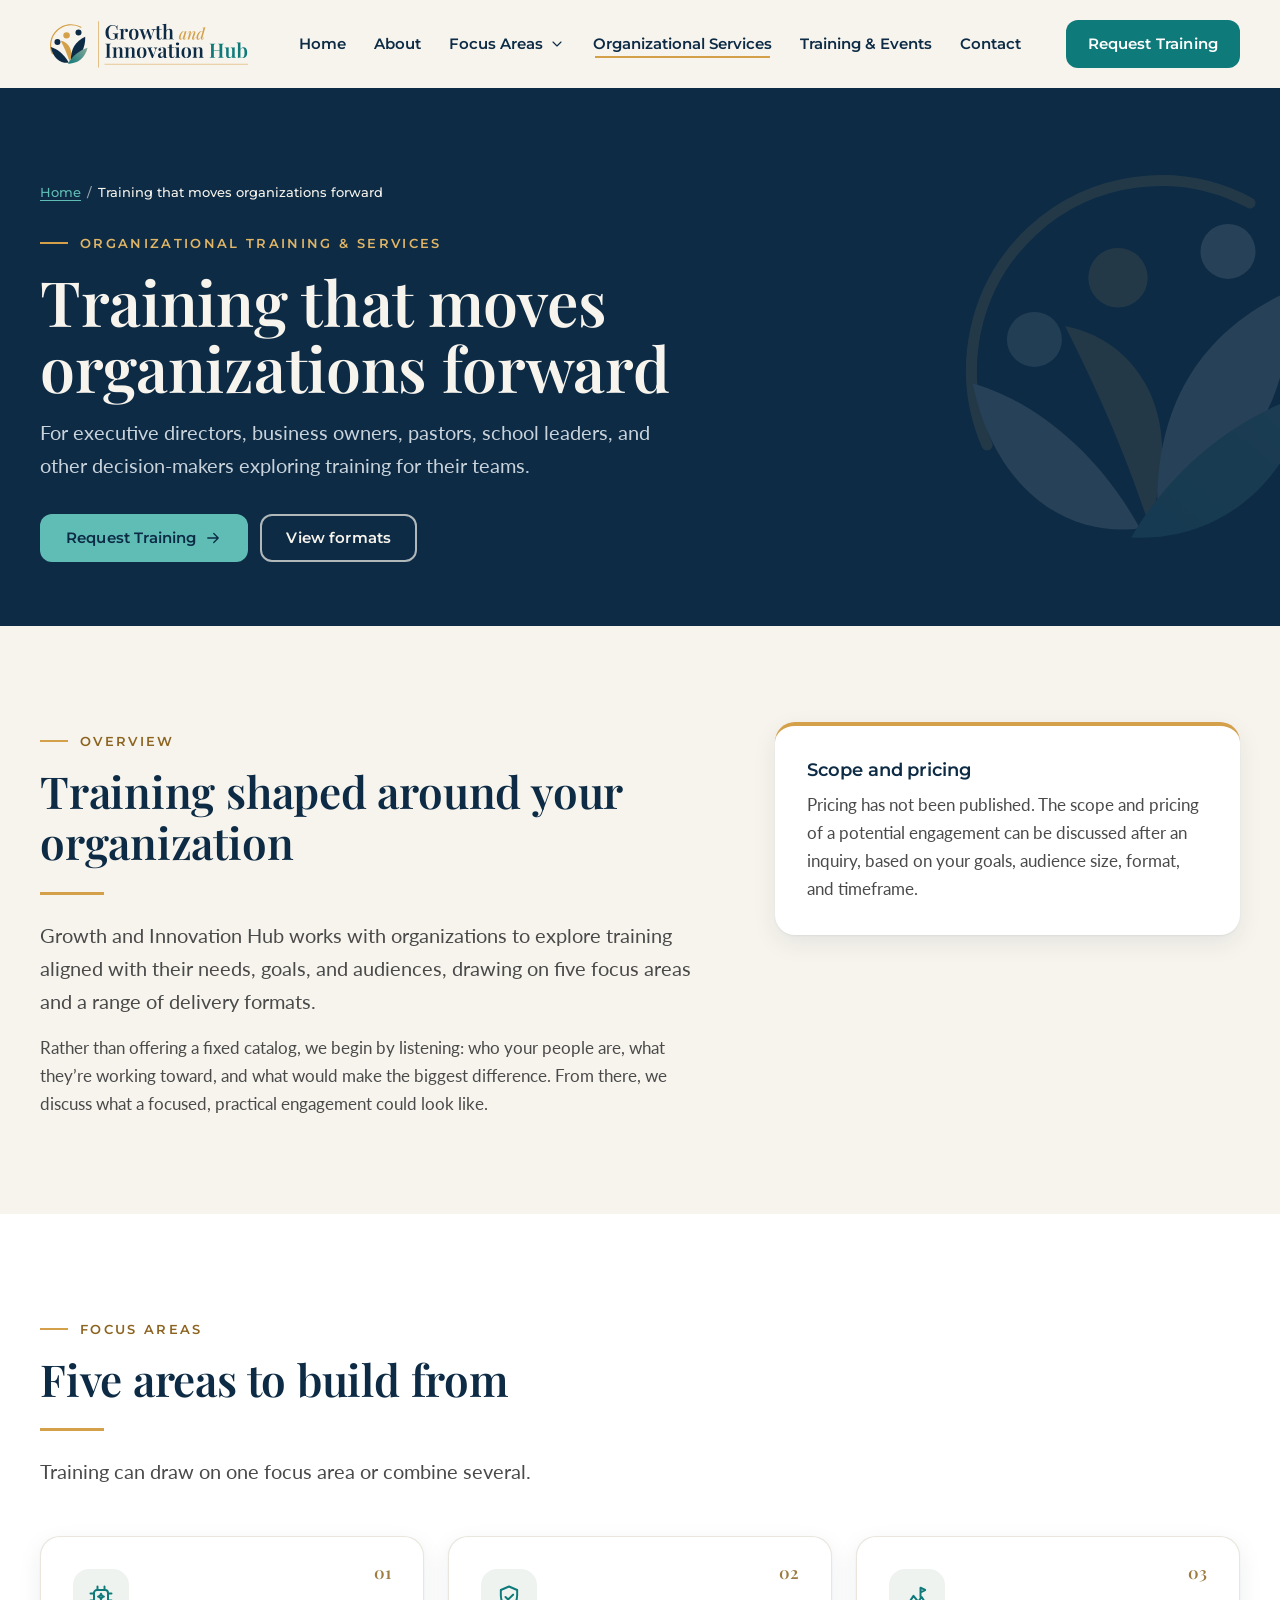
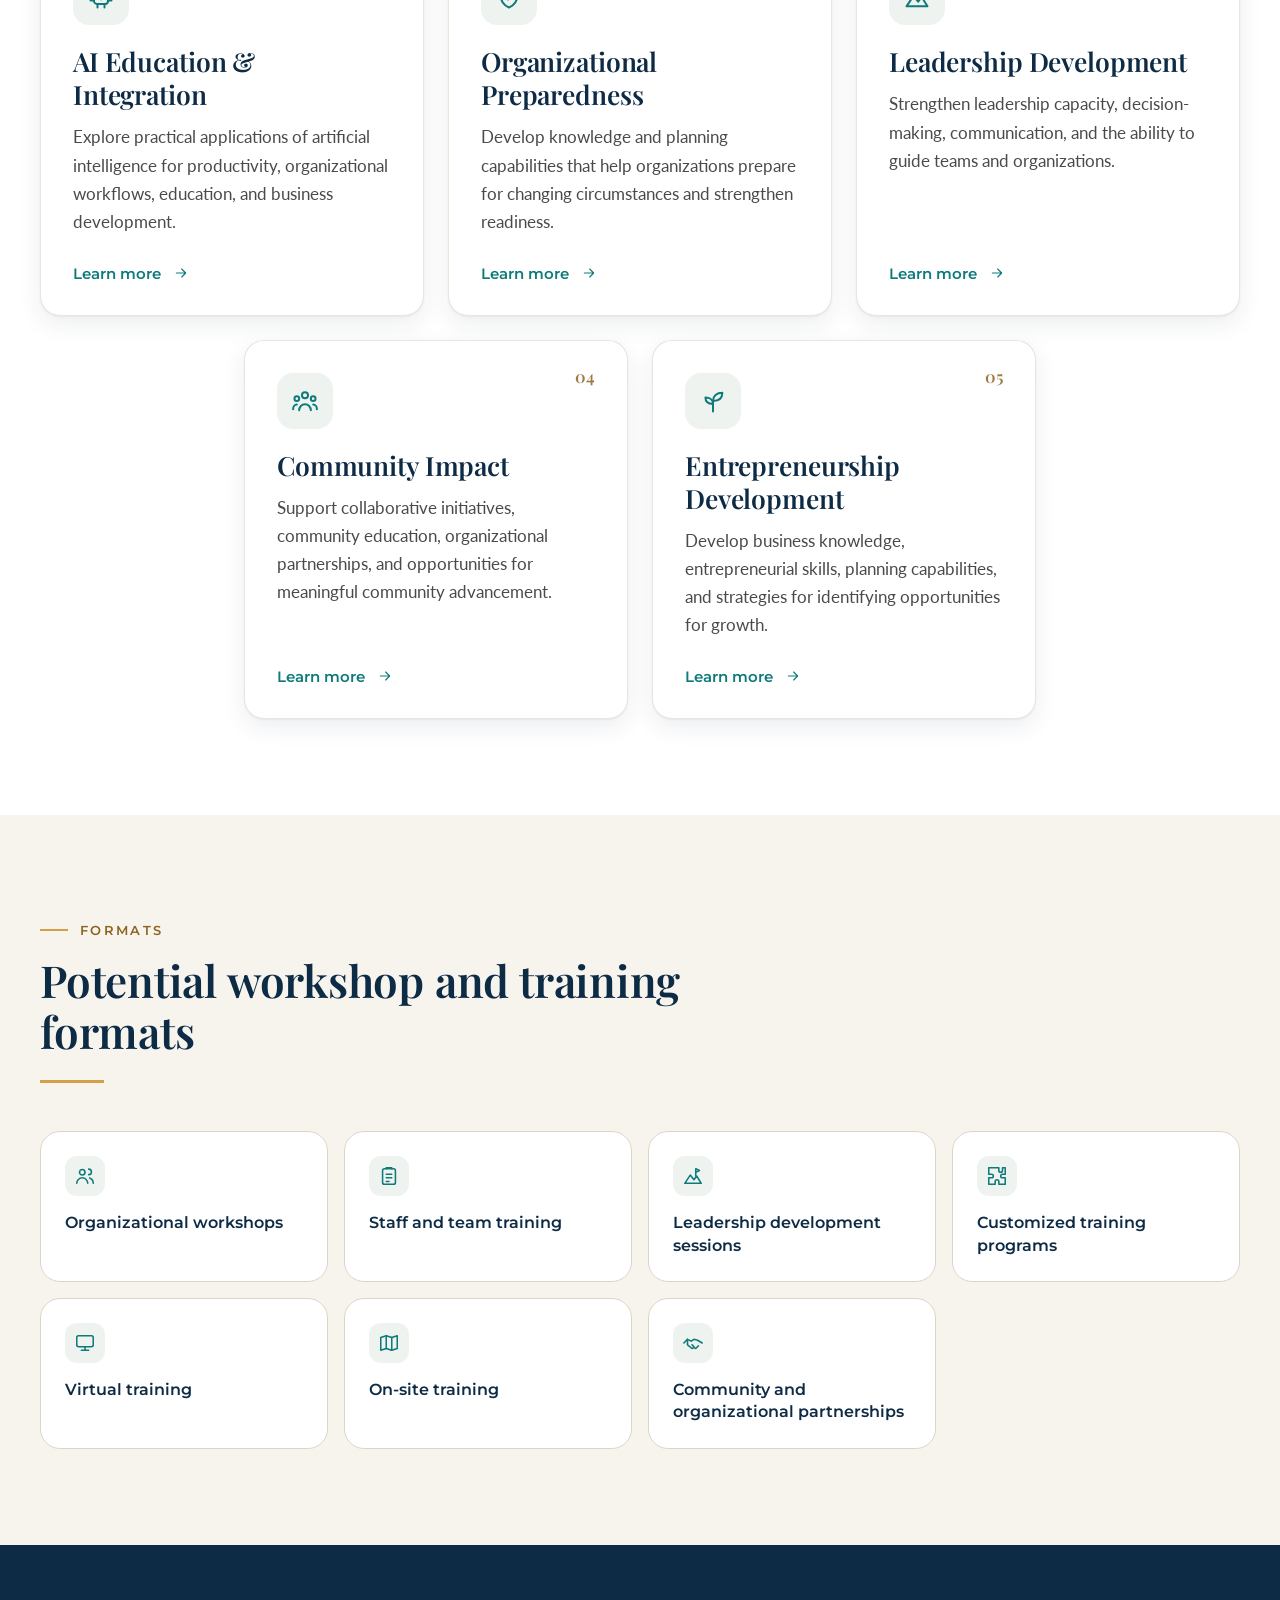
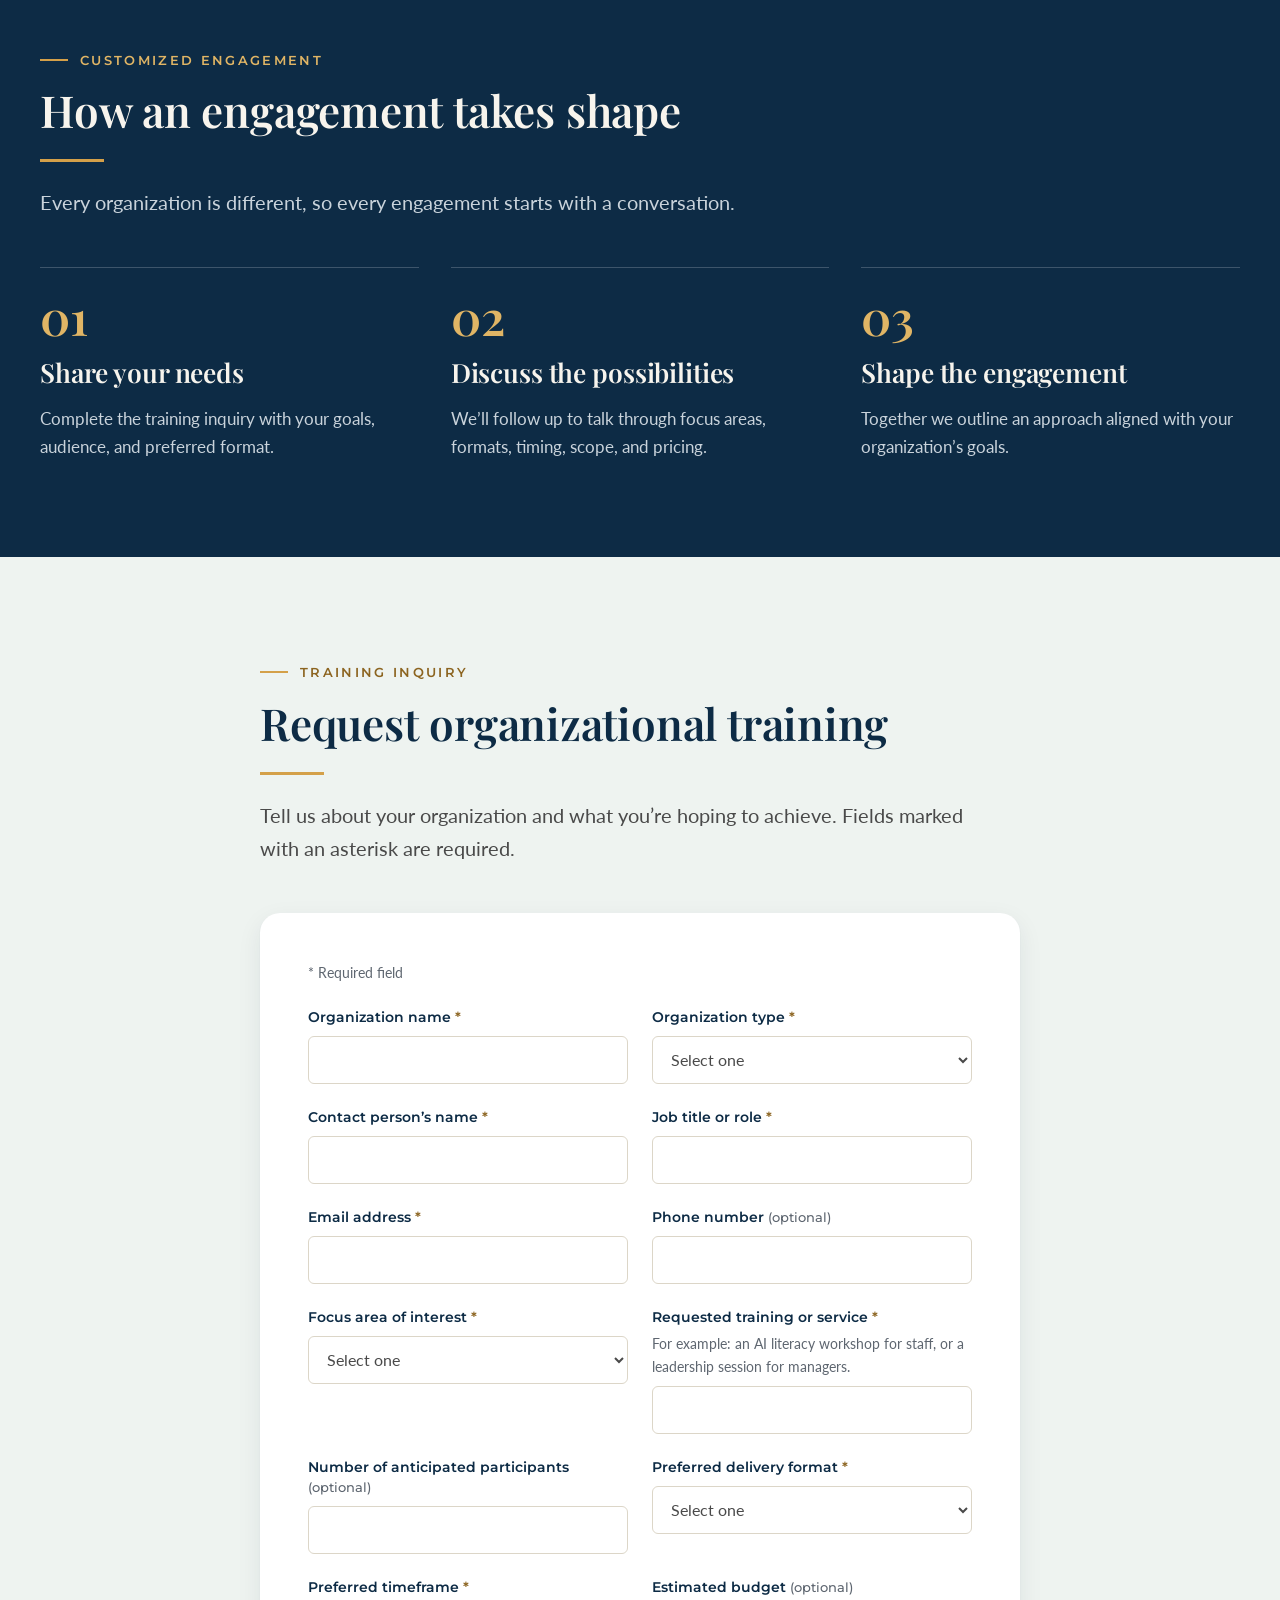
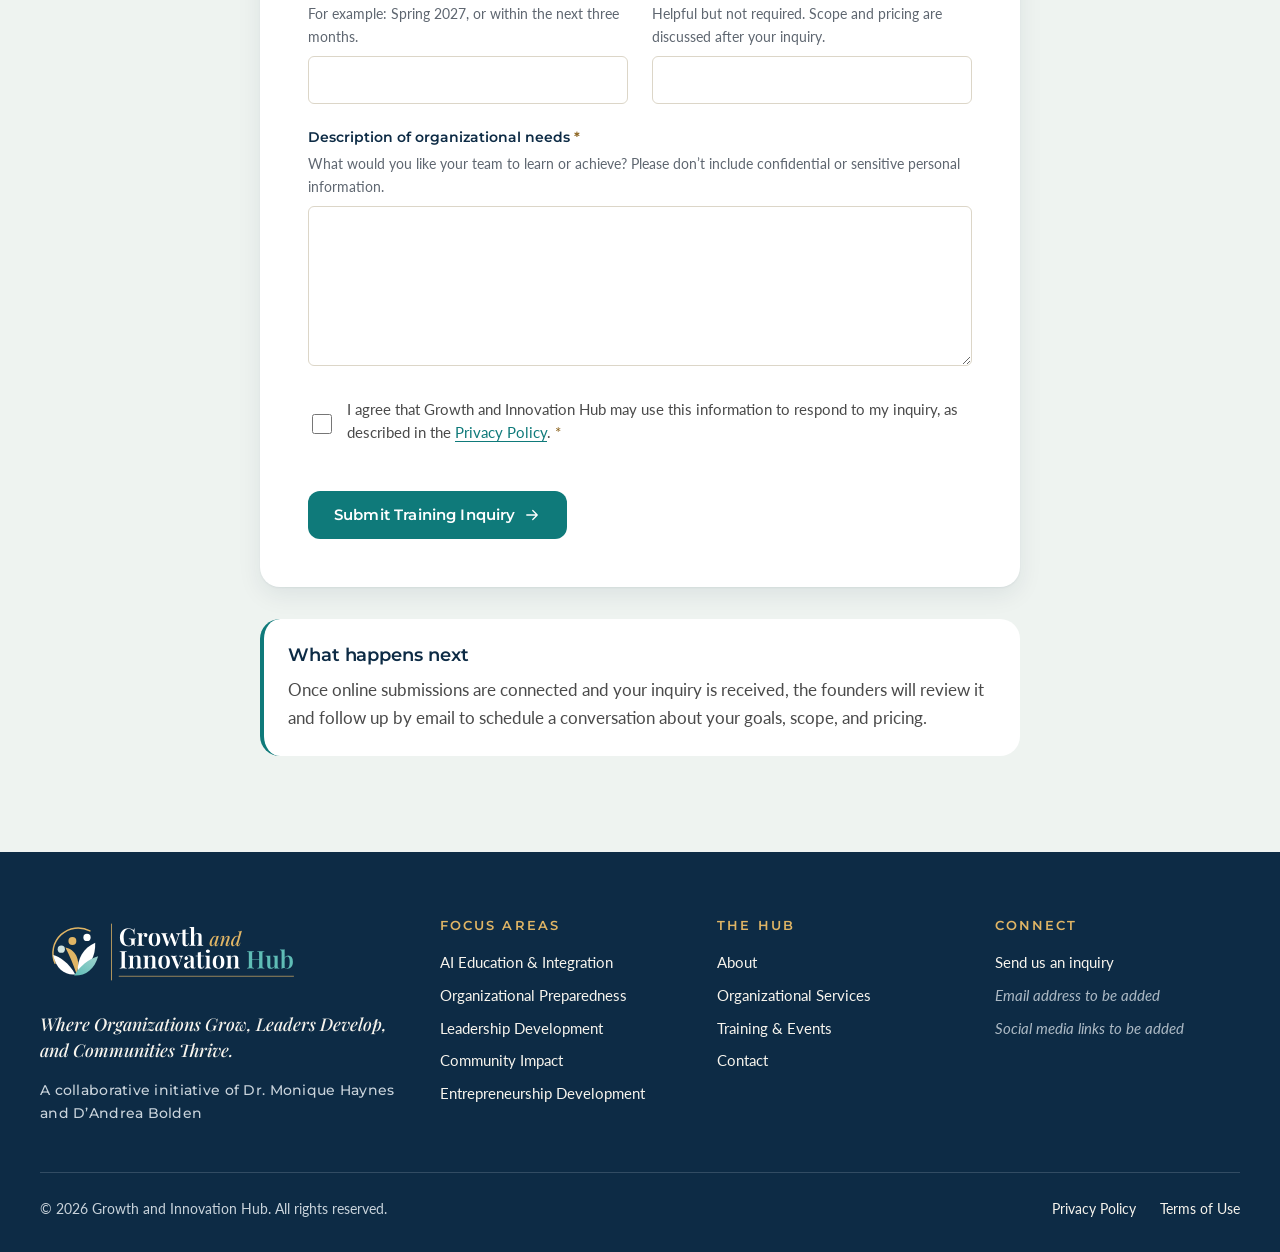
==== organizational-services.html @ ebc3b26f "Build Growth and Innovation Hub static website Multi-page HTML/CSS/vanilla JS site: home, about, fiv" ====
<!DOCTYPE html>
<html lang="en" class="no-js">
<head>
  <meta charset="utf-8">
  <meta name="viewport" content="width=device-width, initial-scale=1">
  <title>Organizational Training & Services | Growth and Innovation Hub</title>
  <meta name="description" content="Explore organizational training with Growth and Innovation Hub: workshops, team training, leadership sessions, and customized programs across five focus areas. Submit a training inquiry.">
  <!-- Canonical + Open Graph URLs use a placeholder domain; see README "Before launch". -->
  <link rel="canonical" href="https://YOUR-DOMAIN.example/organizational-services.html">
  <meta property="og:type" content="website">
  <meta property="og:site_name" content="Growth and Innovation Hub">
  <meta property="og:title" content="Organizational Training & Services | Growth and Innovation Hub">
  <meta property="og:description" content="Explore organizational training with Growth and Innovation Hub: workshops, team training, leadership sessions, and customized programs across five focus areas. Submit a training inquiry.">
  <meta property="og:url" content="https://YOUR-DOMAIN.example/organizational-services.html">
  <meta property="og:image" content="https://YOUR-DOMAIN.example/assets/images/og-image.jpg">
  <meta name="twitter:card" content="summary_large_image">
  <meta name="theme-color" content="#0D2B45">
  <link rel="icon" href="assets/icons/favicon.svg" type="image/svg+xml">
  <link rel="icon" href="assets/icons/favicon-32.png" sizes="32x32" type="image/png">
  <link rel="apple-touch-icon" href="assets/icons/apple-touch-icon.png">
  <link rel="preconnect" href="https://fonts.googleapis.com">
  <link rel="preconnect" href="https://fonts.gstatic.com" crossorigin>
  <link rel="stylesheet" href="https://fonts.googleapis.com/css2?family=Lato:wght@400;700&amp;family=Montserrat:wght@500;600&amp;family=Playfair+Display:ital,wght@0,600;1,500&amp;display=swap">
  <link rel="stylesheet" href="css/styles.css">
  <link rel="stylesheet" href="css/responsive.css">
  <script src="js/main.js" defer></script>
  <script src="js/form-config.js" defer></script>
  <script src="js/forms.js" defer></script>
</head>
<body>
<a class="skip-link" href="#main">Skip to main content</a>
<header class="site-header" id="top">
  <div class="container header-inner">
    <a class="brand" href="index.html" aria-label="Growth and Innovation Hub home">
      <img src="assets/logos/gih-primary-horizontal-no-tagline.svg" alt="Growth and Innovation Hub" width="210" height="58">
    </a>
    <nav class="primary-nav" aria-label="Main">
      <ul>
        <li><a href="index.html">Home</a></li>
        <li><a href="about.html">About</a></li>
        <li class="has-dropdown">
          <button class="dropdown-toggle" type="button" aria-expanded="false" aria-controls="focus-menu">Focus Areas <svg viewBox="0 0 24 24" fill="none" stroke="currentColor" stroke-width="1.7" stroke-linecap="round" stroke-linejoin="round" aria-hidden="true" focusable="false"><path d="M6 9l6 6 6-6"/></svg></button>
          <ul class="dropdown" id="focus-menu"><li><a href="ai-education.html"><span class="dd-icon"><svg viewBox="0 0 24 24" fill="none" stroke="currentColor" stroke-width="1.7" stroke-linecap="round" stroke-linejoin="round" aria-hidden="true" focusable="false"><rect x="6" y="6" width="12" height="12" rx="2.5"/><path d="M9 3v3M15 3v3M9 18v3M15 18v3M3 9h3M3 15h3M18 9h3M18 15h3"/><path d="M12 9.2l.8 1.6 1.7.8-1.7.8-.8 1.7-.8-1.7-1.7-.8 1.7-.8z"/></svg></span>AI Education &amp; Integration</a></li><li><a href="organizational-preparedness.html"><span class="dd-icon"><svg viewBox="0 0 24 24" fill="none" stroke="currentColor" stroke-width="1.7" stroke-linecap="round" stroke-linejoin="round" aria-hidden="true" focusable="false"><path d="M12 3l7 3v5c0 4.6-3 8.4-7 10-4-1.6-7-5.4-7-10V6z"/><path d="M9 12l2.2 2.2L15.5 10"/></svg></span>Organizational Preparedness</a></li><li><a href="leadership-development.html"><span class="dd-icon"><svg viewBox="0 0 24 24" fill="none" stroke="currentColor" stroke-width="1.7" stroke-linecap="round" stroke-linejoin="round" aria-hidden="true" focusable="false"><path d="M3 20l6-9 4 5 3-4 5 8z"/><path d="M15 12V4l4 2-4 2"/></svg></span>Leadership Development</a></li><li><a href="community-impact.html"><span class="dd-icon"><svg viewBox="0 0 24 24" fill="none" stroke="currentColor" stroke-width="1.7" stroke-linecap="round" stroke-linejoin="round" aria-hidden="true" focusable="false"><circle cx="12" cy="7" r="2.6"/><circle cx="5" cy="10" r="2"/><circle cx="19" cy="10" r="2"/><path d="M7 20c0-3 2.2-5.2 5-5.2s5 2.2 5 5.2M1.8 19c0-2.3 1.4-4 3.2-4M22.2 19c0-2.3-1.4-4-3.2-4"/></svg></span>Community Impact</a></li><li><a href="entrepreneurship-development.html"><span class="dd-icon"><svg viewBox="0 0 24 24" fill="none" stroke="currentColor" stroke-width="1.7" stroke-linecap="round" stroke-linejoin="round" aria-hidden="true" focusable="false"><path d="M12 21v-9"/><path d="M12 12c0-4.2 3.1-7 8-7 0 5-3.2 7-8 7z"/><path d="M12 14.5c0-3.3-2.5-5.5-6.5-5.5 0 3.7 2.6 5.5 6.5 5.5z"/></svg></span>Entrepreneurship Development</a></li></ul>
        </li>
        <li><a href="organizational-services.html" aria-current="page">Organizational Services</a></li><li><a href="training-events.html">Training &amp; Events</a></li><li><a href="contact.html">Contact</a></li>
      </ul>
    </nav>
    <a class="btn btn-primary header-cta" href="organizational-services.html#inquiry">Request Training</a>
    <button class="menu-toggle" type="button" aria-expanded="false" aria-controls="mobile-nav">
      <span class="bars" aria-hidden="true"><span></span><span></span><span></span></span><span class="menu-label">Menu</span>
    </button>
  </div>
  <nav class="mobile-nav" id="mobile-nav" aria-label="Mobile">
    <ul>
      <li><a href="index.html">Home</a></li>
      <li><a href="about.html">About</a></li>
      <li class="mobile-group"><span class="mobile-group-label">Focus Areas</span><ul><li><a href="ai-education.html">AI Education &amp; Integration</a></li><li><a href="organizational-preparedness.html">Organizational Preparedness</a></li><li><a href="leadership-development.html">Leadership Development</a></li><li><a href="community-impact.html">Community Impact</a></li><li><a href="entrepreneurship-development.html">Entrepreneurship Development</a></li></ul></li>
      <li><a href="organizational-services.html" aria-current="page">Organizational Services</a></li><li><a href="training-events.html">Training &amp; Events</a></li><li><a href="contact.html">Contact</a></li>
    </ul>
    <a class="btn btn-primary" href="organizational-services.html#inquiry">Request Training</a>
  </nav>
</header>
<main id="main" tabindex="-1">
<section class="page-hero on-navy">
  <img class="hero-mark" src="assets/logos/gih-icon-mark-reversed.svg" alt="" aria-hidden="true">
  <div class="container">
    <nav class="breadcrumb" aria-label="Breadcrumb"><ol><li><a href="index.html">Home</a></li><li aria-current="page">Training that moves organizations forward</li></ol></nav>
    <p class="eyebrow">Organizational Training &amp; Services</p>
    <h1>Training that moves organizations forward</h1>
    <p class="lede">For executive directors, business owners, pastors, school leaders, and other decision-makers exploring training for their teams.</p><div class="btn-row hero-btns"><a class="btn btn-primary" href="#inquiry">Request Training <svg viewBox="0 0 24 24" fill="none" stroke="currentColor" stroke-width="1.7" stroke-linecap="round" stroke-linejoin="round" aria-hidden="true" focusable="false"><path d="M5 12h14M13 6l6 6-6 6"/></svg></a><a class="btn btn-secondary" href="#formats">View formats</a></div>
  </div>
</section>

<section class="section">
  <div class="container split wide-left">
    <div>
      <p class="eyebrow">Overview</p>
      <h2>Training shaped around your organization</h2>
      <hr class="gold-rule">
      <p class="lede">Growth and Innovation Hub works with organizations to explore training aligned with their needs, goals, and audiences, drawing on five focus areas and a range of delivery formats.</p>
      <p>Rather than offering a fixed catalog, we begin by listening: who your people are, what they&rsquo;re working toward, and what would make the biggest difference. From there, we discuss what a focused, practical engagement could look like.</p>
    </div>
    <aside class="pricing-note">
      <h3 class="h4">Scope and pricing</h3>
      <p>Pricing has not been published. The scope and pricing of a potential engagement can be discussed after an inquiry, based on your goals, audience size, format, and timeframe.</p>
    </aside>
  </div>
</section>

<section class="section section-white" aria-labelledby="areas-title">
  <div class="container">
    <div class="section-head">
      <p class="eyebrow">Focus areas</p>
      <h2 id="areas-title">Five areas to build from</h2>
      <hr class="gold-rule">
      <p class="lede">Training can draw on one focus area or combine several.</p>
    </div>
    <div class="focus-grid">
      <article class="focus-card reveal">
        <span class="focus-num" aria-hidden="true">01</span>
        <div class="focus-icon"><svg viewBox="0 0 24 24" fill="none" stroke="currentColor" stroke-width="1.7" stroke-linecap="round" stroke-linejoin="round" aria-hidden="true" focusable="false"><rect x="6" y="6" width="12" height="12" rx="2.5"/><path d="M9 3v3M15 3v3M9 18v3M15 18v3M3 9h3M3 15h3M18 9h3M18 15h3"/><path d="M12 9.2l.8 1.6 1.7.8-1.7.8-.8 1.7-.8-1.7-1.7-.8 1.7-.8z"/></svg></div>
        <h3>AI Education &amp; Integration</h3>
        <p>Explore practical applications of artificial intelligence for productivity, organizational workflows, education, and business development.</p>
        <a class="text-link card-link" href="ai-education.html">Learn more<span class="visually-hidden"> about AI Education &amp; Integration</span> <svg viewBox="0 0 24 24" fill="none" stroke="currentColor" stroke-width="1.7" stroke-linecap="round" stroke-linejoin="round" aria-hidden="true" focusable="false"><path d="M5 12h14M13 6l6 6-6 6"/></svg></a>
      </article>
      <article class="focus-card reveal">
        <span class="focus-num" aria-hidden="true">02</span>
        <div class="focus-icon"><svg viewBox="0 0 24 24" fill="none" stroke="currentColor" stroke-width="1.7" stroke-linecap="round" stroke-linejoin="round" aria-hidden="true" focusable="false"><path d="M12 3l7 3v5c0 4.6-3 8.4-7 10-4-1.6-7-5.4-7-10V6z"/><path d="M9 12l2.2 2.2L15.5 10"/></svg></div>
        <h3>Organizational Preparedness</h3>
        <p>Develop knowledge and planning capabilities that help organizations prepare for changing circumstances and strengthen readiness.</p>
        <a class="text-link card-link" href="organizational-preparedness.html">Learn more<span class="visually-hidden"> about Organizational Preparedness</span> <svg viewBox="0 0 24 24" fill="none" stroke="currentColor" stroke-width="1.7" stroke-linecap="round" stroke-linejoin="round" aria-hidden="true" focusable="false"><path d="M5 12h14M13 6l6 6-6 6"/></svg></a>
      </article>
      <article class="focus-card reveal">
        <span class="focus-num" aria-hidden="true">03</span>
        <div class="focus-icon"><svg viewBox="0 0 24 24" fill="none" stroke="currentColor" stroke-width="1.7" stroke-linecap="round" stroke-linejoin="round" aria-hidden="true" focusable="false"><path d="M3 20l6-9 4 5 3-4 5 8z"/><path d="M15 12V4l4 2-4 2"/></svg></div>
        <h3>Leadership Development</h3>
        <p>Strengthen leadership capacity, decision-making, communication, and the ability to guide teams and organizations.</p>
        <a class="text-link card-link" href="leadership-development.html">Learn more<span class="visually-hidden"> about Leadership Development</span> <svg viewBox="0 0 24 24" fill="none" stroke="currentColor" stroke-width="1.7" stroke-linecap="round" stroke-linejoin="round" aria-hidden="true" focusable="false"><path d="M5 12h14M13 6l6 6-6 6"/></svg></a>
      </article>
      <article class="focus-card reveal">
        <span class="focus-num" aria-hidden="true">04</span>
        <div class="focus-icon"><svg viewBox="0 0 24 24" fill="none" stroke="currentColor" stroke-width="1.7" stroke-linecap="round" stroke-linejoin="round" aria-hidden="true" focusable="false"><circle cx="12" cy="7" r="2.6"/><circle cx="5" cy="10" r="2"/><circle cx="19" cy="10" r="2"/><path d="M7 20c0-3 2.2-5.2 5-5.2s5 2.2 5 5.2M1.8 19c0-2.3 1.4-4 3.2-4M22.2 19c0-2.3-1.4-4-3.2-4"/></svg></div>
        <h3>Community Impact</h3>
        <p>Support collaborative initiatives, community education, organizational partnerships, and opportunities for meaningful community advancement.</p>
        <a class="text-link card-link" href="community-impact.html">Learn more<span class="visually-hidden"> about Community Impact</span> <svg viewBox="0 0 24 24" fill="none" stroke="currentColor" stroke-width="1.7" stroke-linecap="round" stroke-linejoin="round" aria-hidden="true" focusable="false"><path d="M5 12h14M13 6l6 6-6 6"/></svg></a>
      </article>
      <article class="focus-card reveal">
        <span class="focus-num" aria-hidden="true">05</span>
        <div class="focus-icon"><svg viewBox="0 0 24 24" fill="none" stroke="currentColor" stroke-width="1.7" stroke-linecap="round" stroke-linejoin="round" aria-hidden="true" focusable="false"><path d="M12 21v-9"/><path d="M12 12c0-4.2 3.1-7 8-7 0 5-3.2 7-8 7z"/><path d="M12 14.5c0-3.3-2.5-5.5-6.5-5.5 0 3.7 2.6 5.5 6.5 5.5z"/></svg></div>
        <h3>Entrepreneurship Development</h3>
        <p>Develop business knowledge, entrepreneurial skills, planning capabilities, and strategies for identifying opportunities for growth.</p>
        <a class="text-link card-link" href="entrepreneurship-development.html">Learn more<span class="visually-hidden"> about Entrepreneurship Development</span> <svg viewBox="0 0 24 24" fill="none" stroke="currentColor" stroke-width="1.7" stroke-linecap="round" stroke-linejoin="round" aria-hidden="true" focusable="false"><path d="M5 12h14M13 6l6 6-6 6"/></svg></a>
      </article>
    </div>
  </div>
</section>

<section class="section" id="formats" aria-labelledby="formats-title">
  <div class="container">
    <div class="section-head">
      <p class="eyebrow">Formats</p>
      <h2 id="formats-title">Potential workshop and training formats</h2>
      <hr class="gold-rule">
    </div>
    <ul class="format-grid"><li class="format-card"><svg viewBox="0 0 24 24" fill="none" stroke="currentColor" stroke-width="1.7" stroke-linecap="round" stroke-linejoin="round" aria-hidden="true" focusable="false"><circle cx="9" cy="8" r="3"/><path d="M3 20c0-3.3 2.7-6 6-6s6 2.7 6 6M16 4.5a3 3 0 010 6M21 20c0-2.6-1.6-4.9-4-5.7"/></svg><span>Organizational workshops</span></li><li class="format-card"><svg viewBox="0 0 24 24" fill="none" stroke="currentColor" stroke-width="1.7" stroke-linecap="round" stroke-linejoin="round" aria-hidden="true" focusable="false"><rect x="5" y="4" width="14" height="17" rx="2"/><path d="M9 4V3h6v1M9 10h6M9 14h6M9 18h3"/></svg><span>Staff and team training</span></li><li class="format-card"><svg viewBox="0 0 24 24" fill="none" stroke="currentColor" stroke-width="1.7" stroke-linecap="round" stroke-linejoin="round" aria-hidden="true" focusable="false"><path d="M3 20l6-9 4 5 3-4 5 8z"/><path d="M15 12V4l4 2-4 2"/></svg><span>Leadership development sessions</span></li><li class="format-card"><svg viewBox="0 0 24 24" fill="none" stroke="currentColor" stroke-width="1.7" stroke-linecap="round" stroke-linejoin="round" aria-hidden="true" focusable="false"><path d="M10 3h4v3a2 2 0 104 0V3h3v7h-3a2 2 0 100 4h3v7h-7v-3a2 2 0 10-4 0v3H3v-7h3a2 2 0 100-4H3V3z"/></svg><span>Customized training programs</span></li><li class="format-card"><svg viewBox="0 0 24 24" fill="none" stroke="currentColor" stroke-width="1.7" stroke-linecap="round" stroke-linejoin="round" aria-hidden="true" focusable="false"><rect x="3" y="4" width="18" height="12" rx="2"/><path d="M8 20h8M12 16v4"/></svg><span>Virtual training</span></li><li class="format-card"><svg viewBox="0 0 24 24" fill="none" stroke="currentColor" stroke-width="1.7" stroke-linecap="round" stroke-linejoin="round" aria-hidden="true" focusable="false"><path d="M9 4L3 6v14l6-2 6 2 6-2V4l-6 2z"/><path d="M9 4v14M15 6v14"/></svg><span>On-site training</span></li><li class="format-card"><svg viewBox="0 0 24 24" fill="none" stroke="currentColor" stroke-width="1.7" stroke-linecap="round" stroke-linejoin="round" aria-hidden="true" focusable="false"><path d="M2 12l4-4 4 2 3-2 4 1 5 3"/><path d="M6 8v6l5 4 2-1 2 1 3-3"/><path d="M11 14l2 2"/></svg><span>Community and organizational partnerships</span></li></ul>
  </div>
</section>

<section class="section section-navy on-navy" aria-labelledby="custom-title">
  <div class="container">
    <div class="section-head">
      <p class="eyebrow">Customized engagement</p>
      <h2 id="custom-title">How an engagement takes shape</h2>
      <hr class="gold-rule">
      <p class="lede">Every organization is different, so every engagement starts with a conversation.</p>
    </div>
    <ol class="steps"><li class="step"><span class="step-num">01</span><h3>Share your needs</h3><p>Complete the training inquiry with your goals, audience, and preferred format.</p></li><li class="step"><span class="step-num">02</span><h3>Discuss the possibilities</h3><p>We&rsquo;ll follow up to talk through focus areas, formats, timing, scope, and pricing.</p></li><li class="step"><span class="step-num">03</span><h3>Shape the engagement</h3><p>Together we outline an approach aligned with your organization&rsquo;s goals.</p></li></ol>
  </div>
</section>

<section class="section section-tint" id="inquiry" aria-labelledby="inquiry-title">
  <div class="container narrow">
    <div class="section-head">
      <p class="eyebrow">Training inquiry</p>
      <h2 id="inquiry-title">Request organizational training</h2>
      <hr class="gold-rule">
      <p class="lede">Tell us about your organization and what you&rsquo;re hoping to achieve. Fields marked with an asterisk are required.</p>
    </div>
    <div class="form-card">
      <noscript><p class="form-status show info">This form needs JavaScript to submit. Please enable JavaScript, or check back once direct contact details are published.</p></noscript>
      <form class="inquiry-form" id="org-inquiry-form" data-form-name="organizational-training" novalidate>
      <p class="form-required-note"><span class="req" aria-hidden="true">*</span> Required field</p>
      <div class="form-error-summary" tabindex="-1" hidden></div>
      <div class="form-grid">
        <div class="field">
          <label for="org-name">Organization name <span class="req" aria-hidden="true">*</span></label>
          <input type="text" id="org-name" name="org-name" aria-describedby="org-name-error" required autocomplete="organization">
          <p class="error" id="org-name-error" aria-live="polite"></p>
        </div>
        <div class="field">
          <label for="org-type">Organization type <span class="req" aria-hidden="true">*</span></label>
          <select id="org-type" name="org-type" aria-describedby="org-type-error" required><option value="">Select one</option><option value="Business or corporation">Business or corporation</option><option value="Nonprofit organization">Nonprofit organization</option><option value="Church or ministry">Church or ministry</option><option value="School or educational institution">School or educational institution</option><option value="Community organization">Community organization</option><option value="Other">Other</option></select>
          <p class="error" id="org-type-error" aria-live="polite"></p>
        </div>
        <div class="field">
          <label for="contact-name">Contact person&rsquo;s name <span class="req" aria-hidden="true">*</span></label>
          <input type="text" id="contact-name" name="contact-name" aria-describedby="contact-name-error" required autocomplete="name">
          <p class="error" id="contact-name-error" aria-live="polite"></p>
        </div>
        <div class="field">
          <label for="contact-role">Job title or role <span class="req" aria-hidden="true">*</span></label>
          <input type="text" id="contact-role" name="contact-role" aria-describedby="contact-role-error" required autocomplete="organization-title">
          <p class="error" id="contact-role-error" aria-live="polite"></p>
        </div>
        <div class="field">
          <label for="email">Email address <span class="req" aria-hidden="true">*</span></label>
          <input type="email" id="email" name="email" aria-describedby="email-error" required autocomplete="email">
          <p class="error" id="email-error" aria-live="polite"></p>
        </div>
        <div class="field">
          <label for="phone">Phone number <span class="optional">(optional)</span></label>
          <input type="tel" id="phone" name="phone" aria-describedby="phone-error" autocomplete="tel">
          <p class="error" id="phone-error" aria-live="polite"></p>
        </div>
        <div class="field">
          <label for="focus-area">Focus area of interest <span class="req" aria-hidden="true">*</span></label>
          <select id="focus-area" name="focus-area" aria-describedby="focus-area-error" required><option value="">Select one</option><option value="AI Education &amp; Integration">AI Education & Integration</option><option value="Organizational Preparedness">Organizational Preparedness</option><option value="Leadership Development">Leadership Development</option><option value="Community Impact">Community Impact</option><option value="Entrepreneurship Development">Entrepreneurship Development</option><option value="Multiple focus areas">Multiple focus areas</option><option value="Not sure yet">Not sure yet</option></select>
          <p class="error" id="focus-area-error" aria-live="polite"></p>
        </div>
        <div class="field">
          <label for="service">Requested training or service <span class="req" aria-hidden="true">*</span></label><p class="hint" id="service-hint">For example: an AI literacy workshop for staff, or a leadership session for managers.</p>
          <input type="text" id="service" name="service" aria-describedby="service-hint service-error" required>
          <p class="error" id="service-error" aria-live="polite"></p>
        </div>
        <div class="field">
          <label for="participants">Number of anticipated participants <span class="optional">(optional)</span></label>
          <input type="number" id="participants" name="participants" aria-describedby="participants-error" min="1" inputmode="numeric">
          <p class="error" id="participants-error" aria-live="polite"></p>
        </div>
        <div class="field">
          <label for="delivery">Preferred delivery format <span class="req" aria-hidden="true">*</span></label>
          <select id="delivery" name="delivery" aria-describedby="delivery-error" required><option value="">Select one</option><option value="Virtual">Virtual</option><option value="On-site">On-site</option><option value="Undecided">Undecided</option></select>
          <p class="error" id="delivery-error" aria-live="polite"></p>
        </div>
        <div class="field">
          <label for="timeframe">Preferred timeframe <span class="req" aria-hidden="true">*</span></label><p class="hint" id="timeframe-hint">For example: Spring 2027, or within the next three months.</p>
          <input type="text" id="timeframe" name="timeframe" aria-describedby="timeframe-hint timeframe-error" required>
          <p class="error" id="timeframe-error" aria-live="polite"></p>
        </div>
        <div class="field">
          <label for="budget">Estimated budget <span class="optional">(optional)</span></label><p class="hint" id="budget-hint">Helpful but not required. Scope and pricing are discussed after your inquiry.</p>
          <input type="text" id="budget" name="budget" aria-describedby="budget-hint budget-error">
          <p class="error" id="budget-error" aria-live="polite"></p>
        </div>
        <div class="field full">
          <label for="needs">Description of organizational needs <span class="req" aria-hidden="true">*</span></label><p class="hint" id="needs-hint">What would you like your team to learn or achieve? Please don&rsquo;t include confidential or sensitive personal information.</p>
          <textarea id="needs" name="needs" aria-describedby="needs-hint needs-error" required rows="6"></textarea>
          <p class="error" id="needs-error" aria-live="polite"></p>
        </div>
        <div class="field hp" aria-hidden="true"><label for="org-inquiry-form-website">Leave this field empty</label><input type="text" id="org-inquiry-form-website" name="website" tabindex="-1" autocomplete="off"></div>
        <div class="field full consent">
          <label class="check-inline"><input type="checkbox" id="org-inquiry-form-consent" name="consent" value="yes" required aria-describedby="org-inquiry-form-consent-error"> <span>I agree that Growth and Innovation Hub may use this information to respond to my inquiry, as described in the <a href="privacy.html">Privacy Policy</a>. <span class="req" aria-hidden="true">*</span></span></label>
          <p class="error" id="org-inquiry-form-consent-error" aria-live="polite"></p>
        </div>
      </div>
      <div class="form-actions">
        <button class="btn btn-primary" type="submit">Submit Training Inquiry <svg viewBox="0 0 24 24" fill="none" stroke="currentColor" stroke-width="1.7" stroke-linecap="round" stroke-linejoin="round" aria-hidden="true" focusable="false"><path d="M5 12h14M13 6l6 6-6 6"/></svg></button>
      </div>
      <div class="form-status" role="status" aria-live="polite" tabindex="-1"></div>
    </form>
    </div>
    <div class="next-step">
      <h3 class="h4">What happens next</h3>
      <p>Once online submissions are connected and your inquiry is received, the founders will review it and follow up by email to schedule a conversation about your goals, scope, and pricing.</p>
    </div>
  </div>
</section>
</main>
<footer class="site-footer on-navy">
  <div class="container">
    <div class="footer-grid">
      <div class="footer-brand">
        <a href="index.html" aria-label="Growth and Innovation Hub home"><img src="assets/logos/gih-primary-horizontal-reversed-no-tagline.svg" alt="Growth and Innovation Hub" width="280" height="78"></a>
        <p class="footer-tagline">Where Organizations Grow, Leaders Develop, and Communities Thrive.</p>
        <p class="credit-line">A collaborative initiative of Dr. Monique Haynes and D&rsquo;Andrea Bolden</p>
      </div>
      <div>
        <h2>Focus Areas</h2>
        <ul><li><a href="ai-education.html">AI Education &amp; Integration</a></li><li><a href="organizational-preparedness.html">Organizational Preparedness</a></li><li><a href="leadership-development.html">Leadership Development</a></li><li><a href="community-impact.html">Community Impact</a></li><li><a href="entrepreneurship-development.html">Entrepreneurship Development</a></li></ul>
      </div>
      <div>
        <h2>The Hub</h2>
        <ul>
          <li><a href="about.html">About</a></li>
          <li><a href="organizational-services.html">Organizational Services</a></li>
          <li><a href="training-events.html">Training &amp; Events</a></li>
          <li><a href="contact.html">Contact</a></li>
        </ul>
      </div>
      <div>
        <h2>Connect</h2>
        <ul class="footer-contact">
          <li><a href="contact.html">Send us an inquiry</a></li>
          <li><span class="pending-inline">Email address to be added</span></li>
          <li><span class="pending-inline">Social media links to be added</span></li>
        </ul>
      </div>
    </div>
    <div class="footer-bottom">
      <p>&copy; 2026 Growth and Innovation Hub. All rights reserved.</p>
      <ul class="legal-links">
        <li><a href="privacy.html">Privacy Policy</a></li>
        <li><a href="terms.html">Terms of Use</a></li>
      </ul>
    </div>
  </div>
</footer>
</body>
</html>
---- css/styles.css ----
/* ==========================================================================
   Growth and Innovation Hub — site stylesheet
   All colours, type, spacing and radii come from the tokens below.
   ========================================================================== */

:root {
  /* Brand palette */
  --color-navy: #0D2B45;
  --color-teal: #0F7A7A;
  --color-gold: #D4A049;
  --color-ivory: #F7F4ED;
  --color-sage: #8AA89A;
  --color-charcoal: #4A4A4A;
  --color-white: #FFFFFF;

  /* Accessible derivatives (see brand guide §5) */
  --color-teal-hover: #0B6363;
  --color-teal-light: #5FBDB6;   /* teal text/buttons on navy  6.5:1 */
  --color-gold-light: #E0B565;   /* gold text on navy          7.6:1 */
  --color-gold-deep: #8C6420;    /* gold text on light grounds 4.8:1 */
  --color-navy-raised: #15395A;
  --color-sage-tint: #EEF3F0;
  --color-muted: #5E6670;
  --color-on-navy: #C9D3DB;
  --color-border: #DCD6C8;

  /* Type */
  --font-display: "Playfair Display", Georgia, "Times New Roman", serif;
  --font-heading: "Montserrat", "Helvetica Neue", Arial, sans-serif;
  --font-body: "Lato", "Helvetica Neue", Arial, sans-serif;

  /* Spacing (8px rhythm) */
  --space-1: 4px; --space-2: 8px; --space-3: 12px; --space-4: 16px;
  --space-6: 24px; --space-8: 32px; --space-12: 48px; --space-16: 64px; --space-24: 96px;

  /* Shape */
  --radius-sm: 6px; --radius-md: 12px; --radius-lg: 20px; --radius-pill: 999px;
  --shadow-card: 0 1px 2px rgba(13, 43, 69, .06), 0 8px 24px rgba(13, 43, 69, .08);
  --shadow-lift: 0 2px 4px rgba(13, 43, 69, .08), 0 16px 40px rgba(13, 43, 69, .12);

  --container: 1200px;
  --gutter: var(--space-4);
  --header-h: 76px;
  --ease: cubic-bezier(.2, .7, .2, 1);
}
@media (min-width: 768px) { :root { --gutter: var(--space-8); --header-h: 88px; } }

/* ---------- Base ---------- */
*, *::before, *::after { box-sizing: border-box; }
html { scroll-behavior: smooth; scroll-padding-top: calc(var(--header-h) + 16px); -webkit-text-size-adjust: 100%; }
body {
  margin: 0; background: var(--color-ivory); color: var(--color-charcoal);
  font: 400 17px/1.65 var(--font-body); text-rendering: optimizeLegibility; -webkit-font-smoothing: antialiased;
}
img, svg { max-width: 100%; display: block; }
a { color: var(--color-teal); text-underline-offset: 3px; text-decoration-thickness: 1px; }
a:hover { color: var(--color-teal-hover); text-decoration-thickness: 2px; }
:focus-visible { outline: 2px solid var(--color-teal); outline-offset: 2px; border-radius: 4px; }
.on-navy :focus-visible, .site-footer :focus-visible { outline-color: var(--color-gold-light); }

h1, h2, h3 { font-family: var(--font-display); font-weight: 600; color: var(--color-navy); margin: 0 0 var(--space-4); line-height: 1.15; letter-spacing: -0.005em; }
h1 { font-size: clamp(2.35rem, 1.6rem + 3.2vw, 3.9rem); line-height: 1.06; }
h2 { font-size: clamp(1.9rem, 1.45rem + 1.8vw, 2.75rem); }
h3 { font-size: clamp(1.35rem, 1.2rem + .6vw, 1.65rem); line-height: 1.25; }
h4 { font: 600 1.1rem/1.4 var(--font-heading); color: var(--color-navy); margin: 0 0 var(--space-2); }
p { margin: 0 0 var(--space-4); }
p:last-child { margin-bottom: 0; }
ul { padding-left: 1.2em; }
strong { color: var(--color-navy); font-weight: 700; }

.skip-link { position: absolute; left: 12px; top: -60px; z-index: 200; background: var(--color-navy); color: var(--color-white); padding: 10px 16px; border-radius: var(--radius-md); font: 600 15px var(--font-heading); }
.skip-link:focus { top: 12px; color: var(--color-white); }
.visually-hidden { position: absolute !important; width: 1px; height: 1px; overflow: hidden; clip: rect(0 0 0 0); white-space: nowrap; }

.container { width: 100%; max-width: calc(var(--container) + var(--gutter) * 2); margin: 0 auto; padding: 0 var(--gutter); }
.narrow { max-width: calc(760px + var(--gutter) * 2); }

/* ---------- Type helpers ---------- */
.eyebrow {
  display: inline-flex; align-items: center; gap: var(--space-3);
  font: 600 13px/1.4 var(--font-heading); letter-spacing: .18em; text-transform: uppercase;
  color: var(--color-gold-deep); margin: 0 0 var(--space-4);
}
.eyebrow::before { content: ""; width: 28px; height: 2px; background: var(--color-gold); flex: none; }
.on-navy .eyebrow { color: var(--color-gold-light); }
.lede { font-size: clamp(1.1rem, 1rem + .35vw, 1.25rem); line-height: 1.65; color: var(--color-charcoal); }
.subhead { font: 500 1.2rem/1.55 var(--font-heading); color: var(--color-navy); }
.accent-and { font-style: italic; font-weight: 500; color: var(--color-gold-deep); }
.on-navy .accent-and { color: var(--color-gold-light); }
.gold-rule { width: 64px; height: 3px; background: var(--color-gold); border: 0; margin: var(--space-6) 0; }
.section-head { max-width: 720px; margin-bottom: var(--space-12); }
.section-head.center { margin-inline: auto; text-align: center; }
.section-head.center .eyebrow { justify-content: center; }
.section-head.center .gold-rule { margin-inline: auto; }

/* ---------- Buttons ---------- */
.btn {
  display: inline-flex; align-items: center; justify-content: center; gap: var(--space-2);
  min-height: 48px; padding: var(--space-3) var(--space-6);
  font: 600 15px/1.2 var(--font-heading); letter-spacing: .01em; text-decoration: none;
  border-radius: var(--radius-md); border: 2px solid transparent; cursor: pointer;
  transition: background-color .2s var(--ease), color .2s var(--ease), border-color .2s var(--ease), transform .2s var(--ease), box-shadow .2s var(--ease);
}
.btn:hover { text-decoration: none; transform: translateY(-1px); }
.btn svg { width: 18px; height: 18px; transition: transform .2s var(--ease); }
.btn:hover svg { transform: translateX(3px); }
.btn-primary { background: var(--color-teal); color: var(--color-white); }
.btn-primary:hover { background: var(--color-teal-hover); color: var(--color-white); box-shadow: 0 6px 18px rgba(15, 122, 122, .28); }
.btn-secondary { background: transparent; color: var(--color-navy); border-color: var(--color-navy); }
.btn-secondary:hover { background: var(--color-navy); color: var(--color-white); }
.btn-gold { background: var(--color-gold); color: var(--color-navy); }
.btn-gold:hover { background: var(--color-gold-light); color: var(--color-navy); }
.on-navy .btn-primary { background: var(--color-teal-light); color: var(--color-navy); }
.on-navy .btn-primary:hover { background: #7FCDC7; color: var(--color-navy); }
.on-navy .btn-secondary { color: var(--color-ivory); border-color: rgba(247, 244, 237, .7); }
.on-navy .btn-secondary:hover { background: var(--color-ivory); color: var(--color-navy); }
.btn-row { display: flex; flex-wrap: wrap; gap: var(--space-3); }
.text-link { font: 600 15px var(--font-heading); text-decoration: none; display: inline-flex; align-items: center; gap: 6px; }
.text-link svg { width: 16px; height: 16px; transition: transform .2s var(--ease); }
.text-link:hover svg { transform: translateX(3px); }
.on-navy .text-link { color: var(--color-teal-light); }

/* ---------- Header ---------- */
.site-header {
  position: sticky; top: 0; z-index: 100; height: var(--header-h);
  background: rgba(247, 244, 237, .94); backdrop-filter: saturate(1.4) blur(10px); -webkit-backdrop-filter: saturate(1.4) blur(10px);
  border-bottom: 1px solid transparent; transition: border-color .25s, box-shadow .25s;
}
.site-header.scrolled { border-bottom-color: var(--color-border); box-shadow: 0 4px 20px rgba(13, 43, 69, .06); }
.header-inner { height: 100%; display: flex; align-items: center; justify-content: space-between; gap: var(--space-6); }
.brand { display: flex; align-items: center; flex: none; }
.brand img { height: 46px; width: auto; }
@media (min-width: 768px) { .brand img { height: 54px; } }
.primary-nav { display: none; }
.primary-nav ul { list-style: none; margin: 0; padding: 0; display: flex; align-items: center; gap: var(--space-1); }
.primary-nav a {
  display: block; padding: 10px 14px; border-radius: var(--radius-sm);
  font: 600 15px/1 var(--font-heading); color: var(--color-navy); text-decoration: none; position: relative;
}
.primary-nav a::after { content: ""; position: absolute; left: 14px; right: 14px; bottom: 3px; height: 2px; background: var(--color-gold); transform: scaleX(0); transform-origin: left; transition: transform .25s var(--ease); }
.primary-nav a:hover::after, .primary-nav a[aria-current="page"]::after { transform: scaleX(1); }
.header-cta { display: none; }
.menu-toggle {
  display: inline-flex; align-items: center; gap: 10px; min-height: 44px; padding: 8px 14px;
  background: transparent; border: 2px solid var(--color-navy); border-radius: var(--radius-md);
  font: 600 14px var(--font-heading); color: var(--color-navy); cursor: pointer;
}
.menu-toggle .bars { width: 18px; height: 12px; position: relative; }
.menu-toggle .bars span { position: absolute; left: 0; width: 100%; height: 2px; background: currentColor; border-radius: 2px; transition: transform .25s var(--ease), opacity .2s; }
.menu-toggle .bars span:nth-child(1) { top: 0; } .menu-toggle .bars span:nth-child(2) { top: 5px; } .menu-toggle .bars span:nth-child(3) { top: 10px; }
.menu-toggle[aria-expanded="true"] .bars span:nth-child(1) { transform: translateY(5px) rotate(45deg); }
.menu-toggle[aria-expanded="true"] .bars span:nth-child(2) { opacity: 0; }
.menu-toggle[aria-expanded="true"] .bars span:nth-child(3) { transform: translateY(-5px) rotate(-45deg); }

.mobile-nav {
  position: fixed; inset: var(--header-h) 0 0 0; z-index: 99; background: var(--color-ivory);
  padding: var(--space-6) var(--gutter) var(--space-12); overflow-y: auto;
  opacity: 0; visibility: hidden; transform: translateY(-8px); transition: opacity .25s, transform .25s var(--ease), visibility 0s .25s;
}
.mobile-nav.open { opacity: 1; visibility: visible; transform: none; transition: opacity .25s, transform .25s var(--ease); }
.mobile-nav ul { list-style: none; margin: 0 0 var(--space-8); padding: 0; }
.mobile-nav li { border-bottom: 1px solid var(--color-border); }
.mobile-nav a:not(.btn) { display: flex; justify-content: space-between; align-items: center; padding: 18px 4px; font: 600 1.6rem/1.2 var(--font-display); color: var(--color-navy); text-decoration: none; }
.mobile-nav a[aria-current="page"] { color: var(--color-teal); }
.mobile-nav .btn { width: 100%; }
body.nav-open { overflow: hidden; }

@media (min-width: 1000px) {
  .primary-nav, .header-cta { display: flex; }
  .menu-toggle, .mobile-nav { display: none; }
}

/* ---------- Sections ---------- */
.section { padding: var(--space-16) 0; position: relative; }
@media (min-width: 768px) { .section { padding: var(--space-24) 0; } }
.section-white { background: var(--color-white); }
.section-tint { background: var(--color-sage-tint); }
.section-navy { background: var(--color-navy); color: var(--color-on-navy); }
.section-navy h2, .section-navy h3, .section-navy h4, .section-navy strong { color: var(--color-ivory); }
.section-navy .lede { color: var(--color-on-navy); }

/* ---------- Hero (home) ---------- */
.hero { position: relative; overflow: hidden; padding: var(--space-12) 0 var(--space-16); }
@media (min-width: 900px) { .hero { padding: var(--space-16) 0 var(--space-24); } }
.hero-grid { display: grid; gap: var(--space-12); align-items: center; }
@media (min-width: 900px) { .hero-grid { grid-template-columns: 1.08fr .92fr; gap: var(--space-16); } }
.hero h1 { margin-bottom: var(--space-6); }
.hero h1 .line-accent { color: var(--color-teal); }
.hero .lede { max-width: 560px; margin-bottom: var(--space-8); }
.hero-meta { margin-top: var(--space-8); padding-top: var(--space-6); border-top: 1px solid var(--color-border); font: 500 14px/1.6 var(--font-heading); color: var(--color-muted); max-width: 560px; }
.hero-meta strong { font-weight: 600; }

.hero-visual { position: relative; max-width: 520px; margin-inline: auto; width: 100%; aspect-ratio: 1 / 1.02; }
.hero-arc { position: absolute; inset: -4% -2% auto auto; width: 92%; aspect-ratio: 1; border: 3px solid var(--color-gold); border-radius: 50%; border-left-color: transparent; border-bottom-color: transparent; transform: rotate(-12deg); opacity: .9; }
.hero-leaf { position: absolute; border-radius: 0 100% 0 100%; }
.hero-leaf.l1 { width: 46%; aspect-ratio: 1; left: -6%; bottom: 2%; background: linear-gradient(135deg, var(--color-teal), var(--color-sage)); opacity: .18; }
.hero-leaf.l2 { width: 26%; aspect-ratio: 1; right: -4%; bottom: 22%; background: var(--color-gold); opacity: .22; transform: rotate(90deg); }
.portrait { position: absolute; margin: 0; border-radius: var(--radius-lg); overflow: hidden; box-shadow: var(--shadow-lift); background: var(--color-sage-tint); }
.portrait img { width: 100%; height: 100%; object-fit: cover; object-position: center top; }
.portrait figcaption {
  position: absolute; left: 10px; right: 10px; bottom: 10px; padding: 10px 14px; border-radius: var(--radius-md);
  background: rgba(13, 43, 69, .9); color: var(--color-ivory); font: 600 13px/1.35 var(--font-heading);
}
.portrait figcaption span { display: block; font-weight: 500; font-size: 12px; color: var(--color-on-navy); letter-spacing: .02em; }
.portrait.p1 { width: 56%; aspect-ratio: 4/5; left: 0; top: 4%; z-index: 2; }
.portrait.p2 { width: 52%; aspect-ratio: 4/5; right: 0; top: 26%; z-index: 1; }

/* ---------- Intro / values strip ---------- */
.intro-strip { background: var(--color-navy); color: var(--color-on-navy); padding: var(--space-12) 0; }
.intro-grid { display: grid; gap: var(--space-8); }
@media (min-width: 900px) { .intro-grid { grid-template-columns: 1.1fr 1fr; align-items: center; gap: var(--space-16); } }
.intro-strip p.big { font: 500 clamp(1.35rem, 1.1rem + 1vw, 1.85rem)/1.4 var(--font-display); color: var(--color-ivory); margin: 0; }
.pillars { display: grid; grid-template-columns: repeat(2, 1fr); gap: var(--space-4) var(--space-6); list-style: none; margin: 0; padding: 0; }
@media (min-width: 560px) { .pillars { grid-template-columns: repeat(4, 1fr); } }
.pillars li { font: 600 13px/1.4 var(--font-heading); letter-spacing: .14em; text-transform: uppercase; color: var(--color-ivory); padding-top: var(--space-3); border-top: 2px solid var(--color-gold); }

/* ---------- Focus area cards ---------- */
.focus-grid { display: grid; gap: var(--space-6); grid-template-columns: 1fr; }
@media (min-width: 640px) { .focus-grid { grid-template-columns: repeat(2, 1fr); } }
@media (min-width: 1040px) {
  .focus-grid { grid-template-columns: repeat(6, 1fr); }
  .focus-grid > * { grid-column: span 2; }
  .focus-grid > :nth-child(4) { grid-column: 2 / span 2; }
  .focus-grid > :nth-child(5) { grid-column: 4 / span 2; }
}
.focus-card {
  position: relative; display: flex; flex-direction: column; gap: var(--space-3);
  background: var(--color-white); border-radius: var(--radius-lg); padding: var(--space-8);
  box-shadow: var(--shadow-card); border: 1px solid rgba(220, 214, 200, .6);
  transition: transform .3s var(--ease), box-shadow .3s var(--ease);
  overflow: hidden;
}
.focus-card::after { content: ""; position: absolute; left: var(--space-8); right: var(--space-8); bottom: 0; height: 3px; background: var(--color-gold); transform: scaleX(0); transform-origin: left; transition: transform .35s var(--ease); }
.focus-card:hover { transform: translateY(-4px); box-shadow: var(--shadow-lift); }
.focus-card:hover::after, .focus-card:focus-within::after { transform: scaleX(1); }
.focus-num { position: absolute; top: var(--space-6); right: var(--space-8); font: 600 1.05rem var(--font-display); color: var(--color-gold-deep); opacity: .85; }
.focus-icon { width: 56px; height: 56px; border-radius: 16px; display: grid; place-items: center; background: var(--color-sage-tint); color: var(--color-teal); margin-bottom: var(--space-2); }
.focus-icon svg { width: 28px; height: 28px; }
.focus-card h3 { margin: 0; }
.focus-card p { color: var(--color-charcoal); flex: 1; }
.focus-card .text-link::before { content: ""; position: absolute; inset: 0; }   /* whole card clickable */

/* ---------- Audience ---------- */
.audience-grid { display: grid; gap: var(--space-12); }
@media (min-width: 900px) { .audience-grid { grid-template-columns: .9fr 1.1fr; align-items: start; gap: var(--space-16); } }
.chips { list-style: none; display: flex; flex-wrap: wrap; gap: var(--space-3); margin: 0; padding: 0; }
.chips li {
  padding: 10px 18px; border-radius: var(--radius-pill); background: var(--color-white);
  border: 1px solid var(--color-border); font: 600 14px/1.3 var(--font-heading); color: var(--color-navy);
}
.chips li::before { content: ""; display: inline-block; width: 7px; height: 7px; border-radius: 50%; background: var(--color-sage); margin-right: 10px; vertical-align: 2px; }
.chips li:nth-child(3n+2)::before { background: var(--color-teal); }
.chips li:nth-child(3n)::before { background: var(--color-gold); }

/* ---------- Founders ---------- */
.founders-grid { display: grid; gap: var(--space-8); }
@media (min-width: 820px) { .founders-grid { grid-template-columns: 1fr 1fr; gap: var(--space-12); } }
.founder-card { display: grid; gap: var(--space-6); align-content: start; }
@media (min-width: 560px) and (max-width: 819px) { .founder-card { grid-template-columns: 220px 1fr; align-items: start; } }
.founder-photo { margin: 0; border-radius: var(--radius-lg); overflow: hidden; aspect-ratio: 4/5; background: var(--color-navy-raised); position: relative; }
.founder-photo img { width: 100%; height: 100%; object-fit: cover; object-position: center top; }
.founder-photo::after { content: ""; position: absolute; inset: auto 0 0 0; height: 4px; background: linear-gradient(90deg, var(--color-gold), var(--color-teal-light)); }
.founder-card h3 { margin-bottom: var(--space-1); }
.founder-role { font: 600 13px/1.5 var(--font-heading); letter-spacing: .14em; text-transform: uppercase; color: var(--color-gold-deep); margin-bottom: var(--space-4); }
.on-navy .founder-role { color: var(--color-gold-light); }

/* ---------- Process ---------- */
.steps { display: grid; gap: var(--space-6); counter-reset: step; list-style: none; padding: 0; margin: 0; }
@media (min-width: 820px) { .steps { grid-template-columns: repeat(3, 1fr); gap: var(--space-8); } }
.step { position: relative; padding-top: var(--space-6); border-top: 1px solid var(--color-border); }
.step-num { font: 600 3rem/1 var(--font-display); color: var(--color-gold); display: block; margin-bottom: var(--space-4); }
.section-navy .step { border-top-color: rgba(201, 211, 219, .25); }
.section-navy .step-num { color: var(--color-gold-light); }

/* ---------- Placeholder / proof ---------- */
.placeholder-note {
  border: 2px dashed var(--color-border); border-radius: var(--radius-lg); padding: var(--space-8);
  background: rgba(255, 255, 255, .55); text-align: center; color: var(--color-muted); font: 500 15px/1.6 var(--font-heading);
}

/* ---------- CTA band ---------- */
.cta-band { position: relative; overflow: hidden; background: var(--color-navy); color: var(--color-on-navy); border-radius: var(--radius-lg); padding: var(--space-12) var(--space-6); }
@media (min-width: 768px) { .cta-band { padding: var(--space-16); } }
.cta-band h2 { color: var(--color-ivory); max-width: 640px; }
.cta-band p { max-width: 560px; margin-bottom: var(--space-8); }
.cta-band .cta-mark { position: absolute; right: -60px; bottom: -70px; width: 340px; opacity: .14; pointer-events: none; }
@media (max-width: 700px) { .cta-band .cta-mark { width: 220px; right: -50px; bottom: -60px; } }
.cta-band > *:not(.cta-mark) { position: relative; }

/* ---------- Page hero (inner pages) ---------- */
.page-hero { position: relative; overflow: hidden; background: var(--color-navy); color: var(--color-on-navy); padding: var(--space-16) 0 var(--space-12); }
@media (min-width: 768px) { .page-hero { padding: var(--space-24) 0 var(--space-16); } }
.page-hero h1 { color: var(--color-ivory); max-width: 820px; }
.page-hero .lede { color: var(--color-on-navy); max-width: 640px; }
.page-hero .hero-mark { position: absolute; right: -80px; top: 50%; transform: translateY(-50%); width: 440px; opacity: .1; pointer-events: none; }
@media (max-width: 760px) { .page-hero .hero-mark { width: 260px; right: -90px; top: 70%; } }
.page-hero .container { position: relative; }
.breadcrumb { font: 500 13px var(--font-heading); margin-bottom: var(--space-6); color: var(--color-on-navy); }
.breadcrumb a { color: var(--color-teal-light); }

/* ---------- Two-column content ---------- */
.split { display: grid; gap: var(--space-12); }
@media (min-width: 900px) { .split { grid-template-columns: 1fr 1fr; gap: var(--space-16); align-items: start; } .split.wide-left { grid-template-columns: 1.3fr .9fr; } }
.value-list { list-style: none; padding: 0; margin: 0; display: grid; gap: var(--space-6); }
.value-list li { display: grid; grid-template-columns: 44px 1fr; gap: var(--space-4); align-items: start; }
.value-list .vi { width: 44px; height: 44px; border-radius: 12px; display: grid; place-items: center; background: var(--color-sage-tint); color: var(--color-teal); }
.value-list .vi svg { width: 22px; height: 22px; }
.value-list h4 { margin-bottom: 4px; }
.quote { font: 500 italic clamp(1.4rem, 1.15rem + 1vw, 1.9rem)/1.4 var(--font-display); color: var(--color-navy); border-left: 0; margin: 0; padding: var(--space-8) 0 0; position: relative; }
.quote::before { content: ""; position: absolute; top: 0; left: 0; width: 64px; height: 3px; background: var(--color-gold); }

/* ---------- Focus area detail ---------- */
.focus-nav { position: sticky; top: var(--header-h); z-index: 50; background: rgba(255,255,255,.96); border-bottom: 1px solid var(--color-border); backdrop-filter: blur(8px); }
.focus-nav ul { list-style: none; display: flex; gap: var(--space-1); margin: 0; padding: var(--space-2) 0; overflow-x: auto; scrollbar-width: none; }
.focus-nav ul::-webkit-scrollbar { display: none; }
.focus-nav a { display: block; white-space: nowrap; padding: 10px 14px; border-radius: var(--radius-pill); font: 600 14px var(--font-heading); color: var(--color-navy); text-decoration: none; }
.focus-nav a:hover, .focus-nav a.active { background: var(--color-sage-tint); color: var(--color-teal); }
.focus-detail { display: grid; gap: var(--space-8); padding: var(--space-16) 0; border-bottom: 1px solid var(--color-border); }
.focus-detail:last-child { border-bottom: 0; }
@media (min-width: 900px) { .focus-detail { grid-template-columns: 300px 1fr; gap: var(--space-16); padding: var(--space-24) 0; } }
.focus-detail-head .focus-icon { width: 72px; height: 72px; border-radius: 20px; }
.focus-detail-head .focus-icon svg { width: 36px; height: 36px; }
.focus-detail-head .big-num { font: 600 4.5rem/1 var(--font-display); color: var(--color-gold); opacity: .55; margin-top: var(--space-6); display: none; }
@media (min-width: 900px) { .focus-detail-head .big-num { display: block; } .focus-detail-head { position: sticky; top: calc(var(--header-h) + 90px); } }
.check-list { list-style: none; padding: 0; margin: var(--space-6) 0; display: grid; gap: var(--space-3); }
@media (min-width: 640px) { .check-list.cols { grid-template-columns: 1fr 1fr; gap: var(--space-3) var(--space-8); } }
.check-list li { position: relative; padding-left: 32px; }
.check-list li::before { content: ""; position: absolute; left: 0; top: 4px; width: 20px; height: 20px; border-radius: 50%; background: var(--color-sage-tint) url("data:image/svg+xml,%3Csvg xmlns='http://www.w3.org/2000/svg' viewBox='0 0 20 20'%3E%3Cpath d='M5.5 10.5l3 3 6-7' fill='none' stroke='%230F7A7A' stroke-width='2' stroke-linecap='round' stroke-linejoin='round'/%3E%3C/svg%3E") center/16px no-repeat; }
.ideal-for { background: var(--color-ivory); border-radius: var(--radius-md); padding: var(--space-4) var(--space-6); font-size: 15px; }
.ideal-for strong { font-family: var(--font-heading); font-size: 13px; letter-spacing: .12em; text-transform: uppercase; color: var(--color-gold-deep); display: block; margin-bottom: 4px; }

/* ---------- Program / service cards ---------- */
.card-grid { display: grid; gap: var(--space-6); }
@media (min-width: 700px) { .card-grid { grid-template-columns: repeat(2, 1fr); } }
@media (min-width: 1040px) { .card-grid.three { grid-template-columns: repeat(3, 1fr); } }
.card { background: var(--color-white); border-radius: var(--radius-lg); padding: var(--space-8); box-shadow: var(--shadow-card); display: flex; flex-direction: column; gap: var(--space-3); border-top: 4px solid var(--color-teal); }
.card.gold { border-top-color: var(--color-gold); } .card.sage { border-top-color: var(--color-sage); } .card.navy { border-top-color: var(--color-navy); }
.card h3 { margin: 0; }
.card .meta { font: 600 13px/1.5 var(--font-heading); letter-spacing: .12em; text-transform: uppercase; color: var(--color-muted); }
.card p { flex: 1; }

/* ---------- Events ---------- */
.event-list { display: grid; gap: var(--space-4); }
.event { display: grid; grid-template-columns: 84px 1fr; gap: var(--space-6); background: var(--color-white); border-radius: var(--radius-lg); padding: var(--space-6); box-shadow: var(--shadow-card); align-items: center; }
@media (min-width: 760px) { .event { grid-template-columns: 96px 1fr auto; padding: var(--space-6) var(--space-8); } }
.event-date { text-align: center; background: var(--color-navy); color: var(--color-ivory); border-radius: var(--radius-md); padding: var(--space-3) var(--space-2); }
.event-date .m { display: block; font: 600 12px var(--font-heading); letter-spacing: .16em; text-transform: uppercase; color: var(--color-gold-light); }
.event-date .d { display: block; font: 600 2rem/1.1 var(--font-display); }
.event h3 { font-size: 1.3rem; margin-bottom: 4px; }
.event .meta { font: 500 14px var(--font-heading); color: var(--color-muted); }
.event .btn { grid-column: 1 / -1; justify-self: start; }
@media (min-width: 760px) { .event .btn { grid-column: auto; } }
.tag { display: inline-block; padding: 4px 10px; border-radius: var(--radius-pill); background: var(--color-sage-tint); color: var(--color-teal); font: 600 12px var(--font-heading); letter-spacing: .06em; margin-bottom: var(--space-2); }

/* ---------- Forms ---------- */
.form-card { background: var(--color-white); border-radius: var(--radius-lg); padding: var(--space-8) var(--space-6); box-shadow: var(--shadow-card); }
@media (min-width: 768px) { .form-card { padding: var(--space-12); } }
.form-grid { display: grid; gap: var(--space-6); }
@media (min-width: 640px) { .form-grid { grid-template-columns: 1fr 1fr; } .form-grid .full { grid-column: 1 / -1; } }
.field label, .field legend { display: block; font: 600 14px/1.4 var(--font-heading); color: var(--color-navy); margin-bottom: var(--space-2); padding: 0; }
.field .req { color: var(--color-gold-deep); }
.field .hint { font-size: 14px; color: var(--color-muted); margin: -4px 0 var(--space-2); }
.field input, .field select, .field textarea {
  width: 100%; min-height: 48px; padding: 12px 14px; font: 400 16px/1.4 var(--font-body); color: var(--color-charcoal);
  background: var(--color-white); border: 1.5px solid var(--color-border); border-radius: var(--radius-sm);
  transition: border-color .2s, box-shadow .2s;
}
.field textarea { min-height: 150px; resize: vertical; }
.field input:focus, .field select:focus, .field textarea:focus { outline: none; border-color: var(--color-teal); box-shadow: 0 0 0 3px rgba(15, 122, 122, .18); }
.field [aria-invalid="true"] { border-color: #B3261E; }
.field .error { display: none; color: #B3261E; font: 600 13px/1.4 var(--font-heading); margin-top: 6px; }
.field.has-error .error { display: block; }
fieldset.field { border: 0; margin: 0; padding: 0; min-width: 0; }
.checks { display: grid; gap: var(--space-2); }
@media (min-width: 640px) { .checks { grid-template-columns: 1fr 1fr; } }
.checks label { display: flex; gap: 10px; align-items: center; font: 400 15px/1.4 var(--font-body); color: var(--color-charcoal); margin: 0; padding: 10px 12px; border: 1.5px solid var(--color-border); border-radius: var(--radius-sm); cursor: pointer; }
.checks input { width: 18px; height: 18px; min-height: 0; accent-color: var(--color-teal); flex: none; }
.checks label:has(input:checked) { border-color: var(--color-teal); background: var(--color-sage-tint); }
.form-status { margin-top: var(--space-6); padding: var(--space-4) var(--space-6); border-radius: var(--radius-md); font: 500 15px/1.5 var(--font-heading); display: none; }
.form-status.show { display: block; }
.form-status.success { background: var(--color-sage-tint); color: var(--color-navy); border-left: 4px solid var(--color-teal); }
.form-status.error { background: #FBEDEB; color: #7A1D17; border-left: 4px solid #B3261E; }
.contact-aside { display: grid; gap: var(--space-6); align-content: start; }
.contact-item { display: grid; grid-template-columns: 44px 1fr; gap: var(--space-4); }
.contact-item .vi { width: 44px; height: 44px; border-radius: 12px; display: grid; place-items: center; background: var(--color-navy); color: var(--color-gold-light); }
.contact-item .vi svg { width: 20px; height: 20px; }

/* ---------- FAQ ---------- */
.faq { display: grid; gap: var(--space-3); }
.faq details { background: var(--color-white); border-radius: var(--radius-md); border: 1px solid var(--color-border); }
.faq summary { cursor: pointer; list-style: none; padding: var(--space-6); font: 600 1.05rem/1.4 var(--font-heading); color: var(--color-navy); display: flex; justify-content: space-between; gap: var(--space-4); }
.faq summary::-webkit-details-marker { display: none; }
.faq summary::after { content: "+"; font: 400 1.6rem/1 var(--font-body); color: var(--color-teal); transition: transform .2s; }
.faq details[open] summary::after { transform: rotate(45deg); }
.faq details > div { padding: 0 var(--space-6) var(--space-6); }

/* ---------- Footer ---------- */
.site-footer { background: var(--color-navy); color: var(--color-on-navy); padding: var(--space-16) 0 var(--space-8); font-size: 15px; }
.footer-grid { display: grid; gap: var(--space-12); }
@media (min-width: 900px) { .footer-grid { grid-template-columns: 1.5fr 1fr 1fr 1fr; gap: var(--space-8); } }
.footer-brand img { width: 280px; max-width: 100%; height: auto; margin-bottom: var(--space-6); }
.footer-brand p { max-width: 360px; }
.site-footer h2 { font: 600 13px/1.4 var(--font-heading); letter-spacing: .16em; text-transform: uppercase; color: var(--color-gold-light); margin-bottom: var(--space-4); }
.site-footer ul { list-style: none; padding: 0; margin: 0; display: grid; gap: var(--space-2); }
.site-footer a { color: var(--color-ivory); text-decoration: none; }
.site-footer a:hover { color: var(--color-teal-light); text-decoration: underline; }
.footer-bottom { margin-top: var(--space-12); padding-top: var(--space-6); border-top: 1px solid rgba(201, 211, 219, .2); display: flex; flex-wrap: wrap; justify-content: space-between; gap: var(--space-4); font-size: 14px; }
.credit-line { font: 500 12px/1.6 var(--font-heading); letter-spacing: .16em; text-transform: uppercase; color: var(--color-on-navy); }

/* ---------- Reveal on scroll ---------- */
.reveal { opacity: 0; transform: translateY(18px); transition: opacity .7s var(--ease), transform .7s var(--ease); }
.reveal.in { opacity: 1; transform: none; }
.no-js .reveal { opacity: 1; transform: none; }

@media (prefers-reduced-motion: reduce) {
  html { scroll-behavior: auto; }
  *, *::before, *::after { animation-duration: .01ms !important; transition-duration: .01ms !important; }
  .reveal { opacity: 1; transform: none; }
}

@media print {
  .site-header, .mobile-nav, .site-footer, .cta-band, .focus-nav { display: none !important; }
  body { background: #fff; }
}

/* ==========================================================================
   Components added for the full site
   ========================================================================== */
.h3 { font-family: var(--font-display); font-weight: 600; font-size: clamp(1.35rem, 1.2rem + .6vw, 1.65rem); line-height: 1.25; color: var(--color-navy); margin: 0 0 var(--space-3); }
.h4 { font: 600 1.1rem/1.4 var(--font-heading); color: var(--color-navy); margin: 0 0 var(--space-2); }
.on-navy .h3, .on-navy .h4 { color: var(--color-ivory); }
.center-text { text-align: center; }
.btn-row.center { justify-content: center; }
.optional { font-weight: 500; color: var(--color-muted); font-size: 13px; }

/* Content placeholders — deliberately visible so nothing reads as final copy */
.pending { display: inline-block; border: 1.5px dashed var(--color-gold); background: rgba(212, 160, 73, .08); color: var(--color-charcoal); border-radius: var(--radius-sm); padding: 6px 12px; font: 500 14px/1.5 var(--font-body); }
div.pending { display: block; margin-top: var(--space-4); padding: var(--space-4); }
.pending-label { display: inline-block; font: 600 11px/1.4 var(--font-heading); letter-spacing: .12em; text-transform: uppercase; color: var(--color-gold-deep); margin-right: 6px; }
.on-navy .pending { color: var(--color-on-navy); background: rgba(224, 181, 101, .08); }
.on-navy .pending-label { color: var(--color-gold-light); }
.pending-inline { color: var(--color-on-navy); font-style: italic; opacity: .85; }

/* Dropdown */
.has-dropdown { position: relative; }
.dropdown-toggle { display: flex; align-items: center; gap: 6px; padding: 10px 14px; border: 0; background: none; border-radius: var(--radius-sm); font: 600 15px/1 var(--font-heading); color: var(--color-navy); cursor: pointer; position: relative; }
.dropdown-toggle svg { width: 16px; height: 16px; transition: transform .2s var(--ease); }
.dropdown-toggle[aria-expanded="true"] svg { transform: rotate(180deg); }
.dropdown-toggle::after { content: ""; position: absolute; left: 14px; right: 34px; bottom: 3px; height: 2px; background: var(--color-gold); transform: scaleX(0); transform-origin: left; transition: transform .25s var(--ease); }
.dropdown-toggle:hover::after, .dropdown-toggle.is-current::after { transform: scaleX(1); }
.primary-nav .dropdown {
  position: absolute; top: calc(100% + 10px); left: -12px; width: 330px; display: block;
  background: var(--color-white); border-radius: var(--radius-lg); box-shadow: var(--shadow-lift); border: 1px solid var(--color-border);
  padding: var(--space-2); opacity: 0; visibility: hidden; transform: translateY(-6px); transition: opacity .2s, transform .2s var(--ease), visibility 0s .2s;
}
.primary-nav .dropdown.open { opacity: 1; visibility: visible; transform: none; transition: opacity .2s, transform .2s var(--ease); }
.primary-nav .dropdown a { display: flex; align-items: center; gap: var(--space-3); padding: 10px 12px; border-radius: var(--radius-md); font-weight: 600; font-size: 14.5px; line-height: 1.3; }
.primary-nav .dropdown a::after { display: none; }
.primary-nav .dropdown a:hover, .primary-nav .dropdown a:focus-visible, .primary-nav .dropdown a[aria-current="page"] { background: var(--color-sage-tint); color: var(--color-teal); }
.dd-icon { width: 34px; height: 34px; flex: none; border-radius: 10px; display: grid; place-items: center; background: var(--color-sage-tint); color: var(--color-teal); }
.dd-icon svg { width: 18px; height: 18px; }
.mobile-group-label { display: block; padding: 18px 4px 6px; font: 600 12px/1.4 var(--font-heading); letter-spacing: .16em; text-transform: uppercase; color: var(--color-gold-deep); }
.mobile-nav .mobile-group ul { margin: 0 0 var(--space-3); padding-left: var(--space-3); border-left: 2px solid var(--color-gold); }
.mobile-nav .mobile-group li { border: 0; }
.mobile-nav .mobile-group a:not(.btn) { font: 600 1.05rem/1.3 var(--font-heading); padding: 10px 4px; }

/* Breadcrumb */
.breadcrumb ol { list-style: none; display: flex; flex-wrap: wrap; gap: 6px; margin: 0; padding: 0; }
.breadcrumb li + li::before { content: "/"; margin-right: 6px; opacity: .6; }
.breadcrumb [aria-current] { color: var(--color-ivory); }
.hero-btns { margin-top: var(--space-8); }

/* Audiences */
.audience-list { list-style: none; margin: 0; padding: 0; display: grid; gap: var(--space-3); }
@media (min-width: 640px) { .audience-list { grid-template-columns: 1fr 1fr; gap: var(--space-4); } }
.audience-item { display: grid; grid-template-columns: 44px 1fr; gap: var(--space-4); padding: var(--space-6); background: var(--color-white); border-radius: var(--radius-lg); border: 1px solid rgba(220, 214, 200, .7); transition: border-color .2s, transform .25s var(--ease); }
.audience-item:hover { border-color: var(--color-sage); transform: translateY(-2px); }
.audience-item:last-child:nth-child(odd) { grid-column: 1 / -1; }
.aud-icon { width: 44px; height: 44px; padding: 10px; border-radius: 12px; background: var(--color-navy); color: var(--color-gold-light); }
.audience-item h3 { font: 600 1rem/1.35 var(--font-heading); margin: 2px 0 4px; }
.audience-item p { font-size: 15px; line-height: 1.55; color: var(--color-charcoal); }

/* Formats (home, navy band) */
.formats-panel { background: var(--color-navy-raised); border-radius: var(--radius-lg); padding: var(--space-8); border: 1px solid rgba(201, 211, 219, .14); }
.formats-title { font: 600 13px/1.4 var(--font-heading); letter-spacing: .16em; text-transform: uppercase; color: var(--color-gold-light) !important; margin-bottom: var(--space-6); }
.format-list { list-style: none; margin: 0; padding: 0; display: grid; gap: 2px; }
.format-list li { display: flex; align-items: center; gap: var(--space-4); padding: 14px 0; border-bottom: 1px solid rgba(201, 211, 219, .14); color: var(--color-ivory); font: 500 16px/1.4 var(--font-heading); }
.format-list li:last-child { border-bottom: 0; }
.format-list svg { width: 22px; height: 22px; flex: none; color: var(--color-teal-light); }

/* Entrepreneurship band */
.entre-band { display: grid; gap: var(--space-8); background: var(--color-white); border-radius: var(--radius-lg); padding: var(--space-12) var(--space-6); box-shadow: var(--shadow-card); position: relative; overflow: hidden; }
.entre-band::before { content: ""; position: absolute; right: -90px; top: -90px; width: 300px; height: 300px; border-radius: 0 100% 0 100%; background: linear-gradient(135deg, var(--color-sage), var(--color-teal)); opacity: .12; }
@media (min-width: 820px) { .entre-band { grid-template-columns: 120px 1fr; padding: var(--space-16); gap: var(--space-12); } }
.entre-icon { width: 96px; height: 96px; border-radius: 28px; display: grid; place-items: center; background: var(--color-navy); color: var(--color-gold-light); }
.entre-icon svg { width: 48px; height: 48px; }
.entre-band .lede { max-width: 720px; margin-bottom: var(--space-8); }
.entre-band > * { position: relative; }

.collab-head { margin-bottom: var(--space-12); align-items: end; }
.collab-head .section-head { margin-bottom: 0; }

/* Focus-area page */
.focus-layout { display: grid; gap: var(--space-12); }
@media (min-width: 1000px) { .focus-layout { grid-template-columns: minmax(0, 1fr) 340px; gap: var(--space-16); } .focus-aside { position: sticky; top: calc(var(--header-h) + 24px); align-self: start; } }
.focus-block { margin-bottom: var(--space-12); }
.focus-block-head { display: flex; align-items: center; gap: var(--space-4); margin-bottom: var(--space-4); }
.focus-block-head h2 { margin: 0; }
.focus-icon.lg { width: 64px; height: 64px; border-radius: 18px; margin: 0; flex: none; }
.focus-icon.lg svg { width: 32px; height: 32px; }
.note { font-size: 15px; color: var(--color-muted); background: var(--color-white); border-left: 3px solid var(--color-gold); padding: var(--space-3) var(--space-4); border-radius: 0 var(--radius-sm) var(--radius-sm) 0; }
.two-up { display: grid; gap: var(--space-6); margin-bottom: var(--space-12); }
@media (min-width: 700px) { .two-up { grid-template-columns: 1fr 1fr; } }
.info-card { background: var(--color-white); border-radius: var(--radius-lg); padding: var(--space-8); box-shadow: var(--shadow-card); }
.dot-list { list-style: none; padding: 0; margin: 0; display: grid; gap: var(--space-2); }
.dot-list li { position: relative; padding-left: 20px; }
.dot-list li::before { content: ""; position: absolute; left: 0; top: .65em; width: 8px; height: 8px; border-radius: 50%; background: var(--color-sage); }
.related-grid { display: grid; gap: var(--space-4); }
@media (min-width: 700px) { .related-grid { grid-template-columns: 1fr 1fr; } }
.related-card { display: grid; grid-template-columns: 56px 1fr 20px; gap: var(--space-4); align-items: center; padding: var(--space-6); background: var(--color-white); border-radius: var(--radius-lg); border: 1px solid var(--color-border); text-decoration: none; color: var(--color-charcoal); transition: border-color .2s, transform .25s var(--ease), box-shadow .25s; }
.related-card:hover { border-color: var(--color-teal); transform: translateY(-2px); box-shadow: var(--shadow-card); color: var(--color-charcoal); text-decoration: none; }
.related-card .focus-icon { margin: 0; }
.related-card > svg { width: 20px; height: 20px; color: var(--color-teal); }
.related-title { display: block; font: 600 1.15rem/1.3 var(--font-display); color: var(--color-navy); margin-bottom: 4px; }
.related-desc { display: block; font-size: 14px; line-height: 1.5; color: var(--color-muted); display: -webkit-box; -webkit-line-clamp: 2; -webkit-box-orient: vertical; overflow: hidden; }
.focus-aside { display: grid; gap: var(--space-6); }
.aside-card { background: var(--color-navy); color: var(--color-on-navy); border-radius: var(--radius-lg); padding: var(--space-8); display: grid; gap: var(--space-4); justify-items: start; }
.aside-card .btn { width: 100%; }
.aside-nav { background: var(--color-white); border-radius: var(--radius-lg); padding: var(--space-6); border: 1px solid var(--color-border); }
.aside-nav-title { font: 600 12px/1.4 var(--font-heading); letter-spacing: .16em; text-transform: uppercase; color: var(--color-gold-deep); margin: 0 0 var(--space-3); }
.aside-nav ul { list-style: none; margin: 0; padding: 0; }
.aside-nav a { display: block; padding: 10px 12px; border-radius: var(--radius-sm); font: 600 15px/1.3 var(--font-heading); color: var(--color-navy); text-decoration: none; }
.aside-nav a:hover { background: var(--color-sage-tint); color: var(--color-teal); }
.aside-nav a[aria-current="page"] { background: var(--color-navy); color: var(--color-ivory); }

/* About */
.tagline-card { background: var(--color-white); border-radius: var(--radius-lg); padding: var(--space-8); box-shadow: var(--shadow-card); }
.tagline-card img { width: 80px; height: 80px; margin-bottom: var(--space-6); }
.value-list h3 { margin-bottom: 4px; }

/* Org services */
.pricing-note { background: var(--color-white); border-radius: var(--radius-lg); padding: var(--space-8); border-top: 4px solid var(--color-gold); box-shadow: var(--shadow-card); }
.format-grid { list-style: none; margin: 0; padding: 0; display: grid; gap: var(--space-4); grid-template-columns: 1fr; }
@media (min-width: 560px) { .format-grid { grid-template-columns: 1fr 1fr; } }
@media (min-width: 1000px) { .format-grid { grid-template-columns: repeat(4, 1fr); } }
.format-card { display: flex; flex-direction: column; gap: var(--space-4); padding: var(--space-6); background: var(--color-white); border-radius: var(--radius-lg); border: 1px solid var(--color-border); font: 600 16px/1.4 var(--font-heading); color: var(--color-navy); }
.format-card svg { width: 40px; height: 40px; padding: 9px; border-radius: 12px; background: var(--color-sage-tint); color: var(--color-teal); }
.section-navy .step h3 { color: var(--color-ivory); }
.next-step { margin-top: var(--space-8); padding: var(--space-6); border-radius: var(--radius-lg); background: var(--color-white); border-left: 4px solid var(--color-teal); }

/* Events */
.events-head { display: flex; flex-wrap: wrap; justify-content: space-between; align-items: end; gap: var(--space-6); margin-bottom: var(--space-8); }
.event-filter label { display: block; font: 600 14px var(--font-heading); color: var(--color-navy); margin-bottom: 6px; }
.event-filter select { min-height: 48px; padding: 10px 14px; border: 1.5px solid var(--color-border); border-radius: var(--radius-sm); font: 16px var(--font-body); background: var(--color-white); min-width: 260px; }
.empty-state { text-align: center; max-width: 640px; margin: 0 auto; padding: var(--space-12) var(--space-6); background: var(--color-white); border-radius: var(--radius-lg); box-shadow: var(--shadow-card); }
.empty-state img { margin: 0 auto var(--space-6); width: 88px; height: 88px; }
.empty-state p { margin-bottom: var(--space-8); }
.event-details { display: flex; flex-wrap: wrap; gap: 6px var(--space-6); margin: var(--space-2) 0; padding: 0; list-style: none; font: 500 14px/1.5 var(--font-heading); color: var(--color-muted); }
.event-details strong { color: var(--color-navy); font-weight: 600; }
.status { display: inline-flex; align-items: center; gap: 6px; font: 600 12px/1.4 var(--font-heading); letter-spacing: .06em; text-transform: uppercase; padding: 4px 10px; border-radius: var(--radius-pill); margin-left: 6px; }
.status::before { content: ""; width: 7px; height: 7px; border-radius: 50%; background: currentColor; }
.status-open { background: #E3F2EF; color: #0B5E5E; }
.status-closed { background: #EEE; color: #555; }
.status-full { background: #FBF1DF; color: #7A5418; }
.btn-stack { display: grid; gap: var(--space-3); align-content: center; }

/* Contact */
.path-grid { list-style: none; margin: 0; padding: 0; display: grid; gap: var(--space-4); }
@media (min-width: 640px) { .path-grid { grid-template-columns: 1fr 1fr; } }
@media (min-width: 1040px) { .path-grid { grid-template-columns: repeat(4, 1fr); } }
.path-card { position: relative; background: var(--color-white); border-radius: var(--radius-lg); padding: var(--space-6); box-shadow: var(--shadow-card); display: flex; flex-direction: column; gap: var(--space-2); }
.path-card p { flex: 1; font-size: 15px; }
.path-card .focus-icon { width: 48px; height: 48px; margin-bottom: var(--space-2); }
.path-card .text-link::before { content: ""; position: absolute; inset: 0; }
.path-card:hover { box-shadow: var(--shadow-lift); }
.contact-details { background: var(--color-white); border-radius: var(--radius-lg); padding: var(--space-6); border: 1px solid var(--color-border); }
.contact-details ul { list-style: none; margin: 0; padding: 0; display: grid; gap: var(--space-2); }

/* Forms */
.form-required-note { font-size: 14px; color: var(--color-muted); margin-bottom: var(--space-6); }
.form-error-summary { background: #FBEDEB; border-left: 4px solid #B3261E; color: #7A1D17; padding: var(--space-4) var(--space-6); border-radius: var(--radius-md); margin-bottom: var(--space-6); font: 500 15px/1.5 var(--font-heading); }
.form-error-summary ul { margin: var(--space-2) 0 0; padding-left: 1.2em; }
.form-error-summary a { color: #7A1D17; }
.field.hp { position: absolute !important; left: -9999px; width: 1px; height: 1px; overflow: hidden; }
.check-inline { display: flex !important; gap: 12px; align-items: flex-start; font: 400 15px/1.5 var(--font-body) !important; color: var(--color-charcoal) !important; cursor: pointer; }
.check-inline input { width: 20px; height: 20px; margin-top: 2px; flex: none; accent-color: var(--color-teal); }
.radios label { font-weight: 600 !important; font-family: var(--font-heading) !important; font-size: 14px !important; color: var(--color-navy) !important; }
@media (min-width: 640px) { .radios { grid-template-columns: 1fr 1fr; } .radios label:first-child { grid-column: 1 / -1; } }
.form-actions { margin-top: var(--space-8); }
.form-actions .btn[disabled] { opacity: .7; cursor: progress; transform: none; }
.form-status.info { display: block; background: #FBF4E6; color: #4E3A12; border-left: 4px solid var(--color-gold); }
.form-status.show { display: block; }
.form-status h3 { font: 600 1rem/1.4 var(--font-heading); color: inherit; margin: 0 0 4px; }
.form-card > noscript .form-status { display: block; margin: 0 0 var(--space-6); }

/* Legal */
.legal h2 { font-size: 1.6rem; margin-top: var(--space-12); }
.legal p, .legal li { max-width: 72ch; }
.draft-banner { background: #FBF4E6; border: 1.5px dashed var(--color-gold); border-radius: var(--radius-md); padding: var(--space-4) var(--space-6); color: #4E3A12; }

/* 404 */
.notfound { min-height: 60vh; display: grid; align-items: center; }
.nf-mark { margin: 0 auto var(--space-6); width: 120px; height: 120px; }
.notfound .eyebrow { justify-content: center; }

/* Footer extras */
.footer-tagline { font: 500 italic 1.1rem/1.5 var(--font-display); color: var(--color-ivory); }
.legal-links { list-style: none; display: flex; flex-wrap: wrap; gap: var(--space-6); margin: 0; padding: 0; }
.footer-bottom p { margin: 0; }

/* ---------- Refinements after browser review ---------- */
.primary-nav a, .dropdown-toggle, .header-cta { white-space: nowrap; }
.primary-nav .dropdown a { white-space: normal; }
.primary-nav a, .dropdown-toggle { padding-inline: 12px; }
.header-cta { padding-inline: 20px; }
.brand img { height: 50px; }
@media (min-width: 768px) { .brand img { height: 58px; } }
/* The full desktop nav needs room; tablets keep the menu button. */
@media (min-width: 1000px) and (max-width: 1219px) {
  .primary-nav, .header-cta { display: none; }
  .menu-toggle { display: inline-flex; }
  .mobile-nav { display: block; }
}
.collab-head { align-items: start; }
@media (min-width: 820px) {
  .founder-card { grid-template-columns: minmax(180px, 240px) 1fr; align-items: start; gap: var(--space-8); }
}
.audience-grid > .section-head { margin-bottom: 0; }
@media (min-width: 900px) { .audience-grid > .section-head { position: sticky; top: calc(var(--header-h) + 32px); } }
.site-footer .legal-links { display: flex; gap: var(--space-6); }
.credit-line { text-transform: none; letter-spacing: .02em; font-size: 14px; }
.footer-brand img { width: 260px; }
---- css/responsive.css ----
/* ==========================================================================
   Growth and Innovation Hub — small-screen refinements
   Component layouts are mobile-first in styles.css; this file holds the
   adjustments that make phones and small tablets feel designed, not shrunk.
   ========================================================================== */

/* Phones */
@media (max-width: 599px) {
  .hero { padding-top: var(--space-8); }
  .hero h1 { font-size: 2.3rem; }
  .hero .btn-row .btn, .cta-band .btn-row .btn, .hero-btns .btn { width: 100%; }
  .hero-visual { max-width: 380px; margin-top: var(--space-4); }
  .portrait figcaption { font-size: 12px; padding: 8px 10px; left: 8px; right: 8px; bottom: 8px; }
  .menu-toggle .menu-label { position: absolute; width: 1px; height: 1px; overflow: hidden; clip: rect(0 0 0 0); }
  .menu-toggle { padding: 10px 12px; }
  .brand img { height: 42px; }
  .focus-card { padding: var(--space-6); }
  .focus-num { right: var(--space-6); }
  .section-head { margin-bottom: var(--space-8); }
  .info-card, .formats-panel, .aside-card, .pricing-note, .tagline-card { padding: var(--space-6); }
  .entre-icon { width: 72px; height: 72px; border-radius: 20px; }
  .entre-icon svg { width: 36px; height: 36px; }
  .event { grid-template-columns: 72px 1fr; gap: var(--space-4); padding: var(--space-4); }
  .event-filter, .event-filter select { width: 100%; min-width: 0; }
  .related-card { grid-template-columns: 48px 1fr; padding: var(--space-4); }
  .related-card > svg { display: none; }
  .related-card .focus-icon { width: 48px; height: 48px; }
  .footer-bottom { flex-direction: column; }
  .pillars li { font-size: 12px; letter-spacing: .1em; }
}

/* Small tablets: give the founders' photos a side-by-side layout */
@media (min-width: 560px) and (max-width: 819px) {
  .founder-card { grid-template-columns: 200px 1fr; align-items: start; }
}

/* Tablets: hero stacks, keep the photo collage from getting too tall */
@media (min-width: 600px) and (max-width: 899px) {
  .hero-visual { max-width: 460px; }
}

/* Very small screens */
@media (max-width: 359px) {
  :root { --gutter: 12px; }
  .brand img { height: 36px; }
}
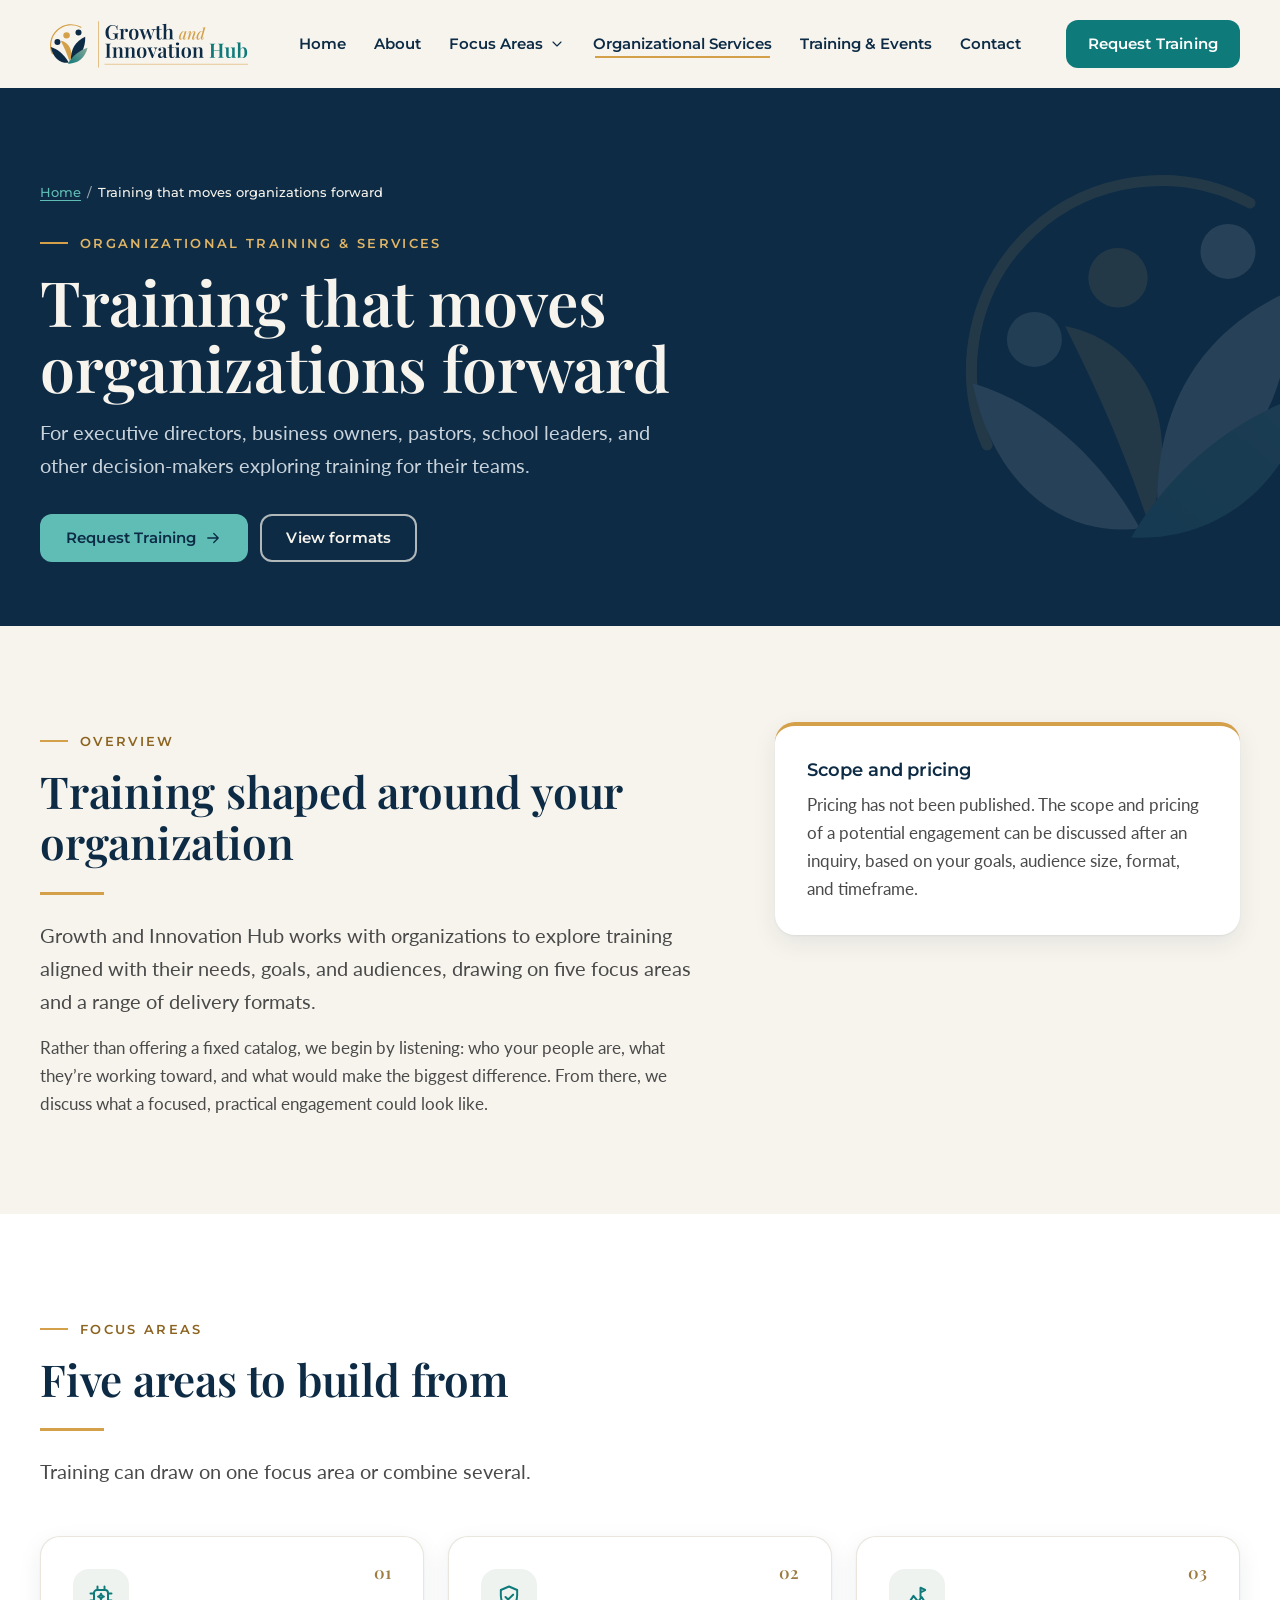
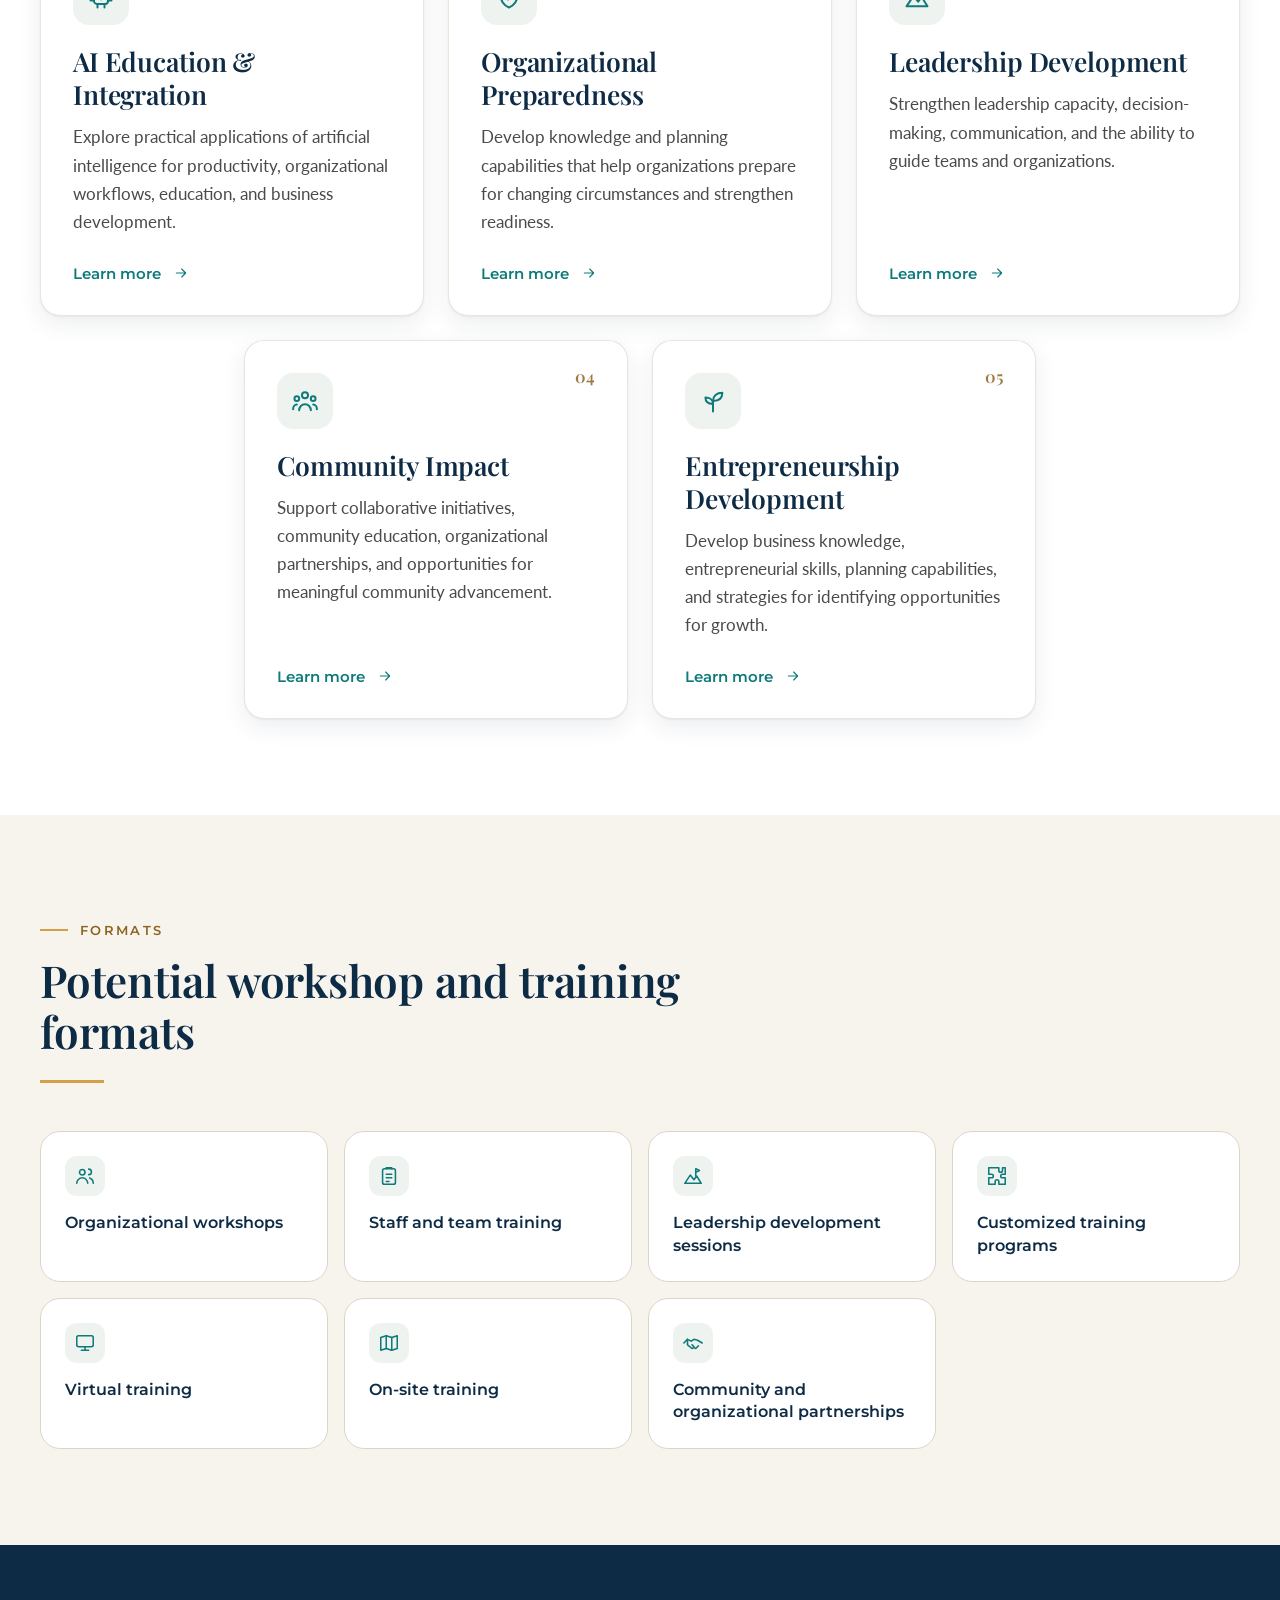
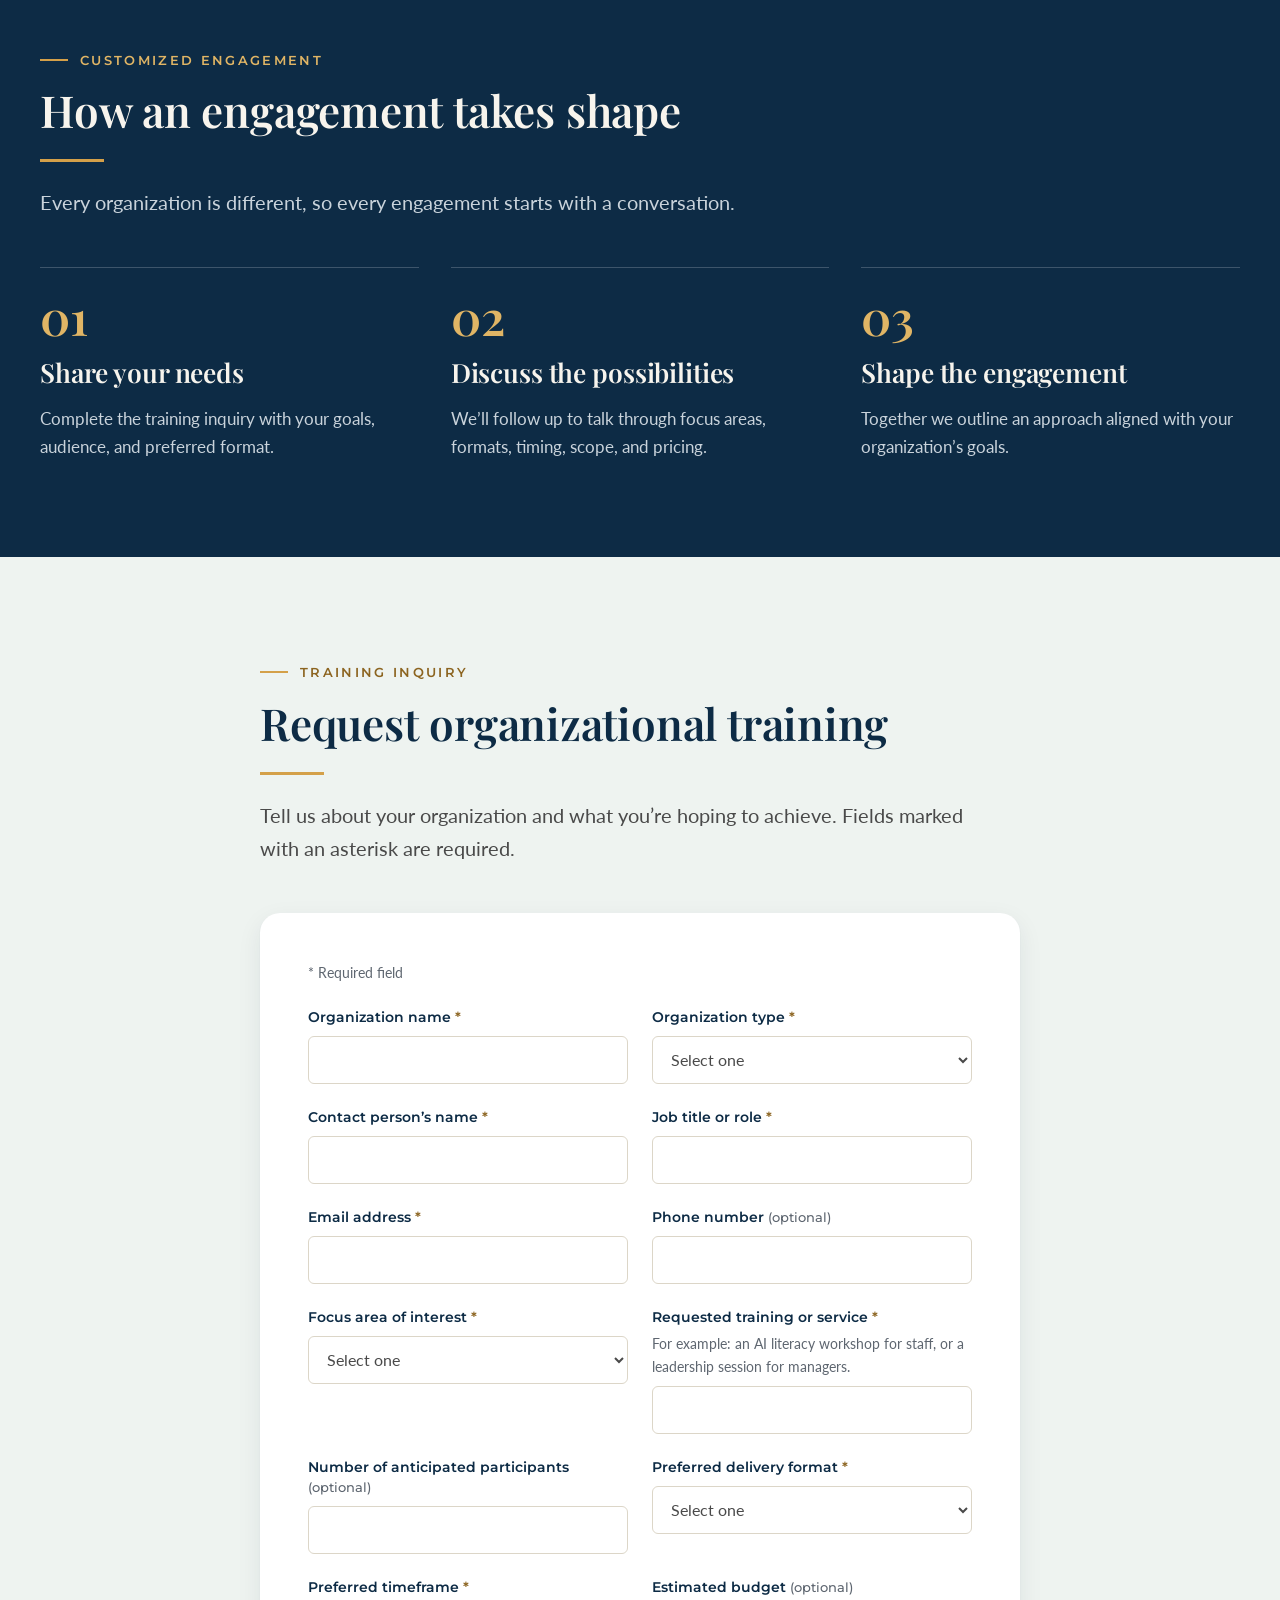
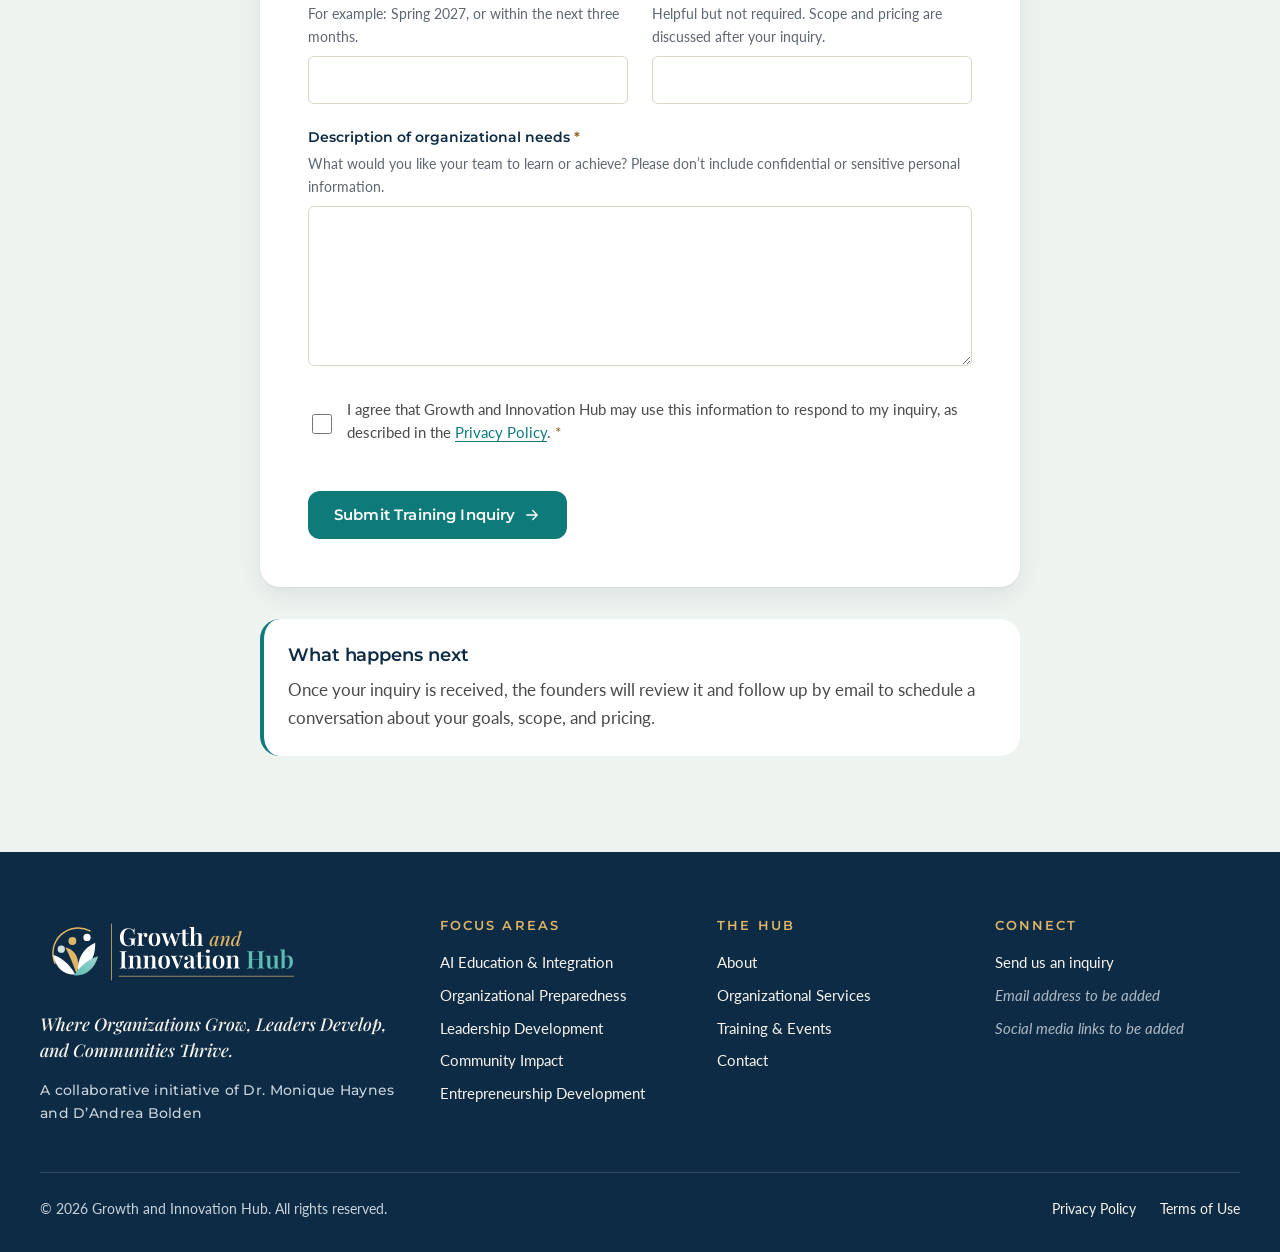
==== commit eb39327b: "Connect inquiry forms to Netlify Forms Both forms carry Netlify form attributes, a hidden form-name " ====
--- a/organizational-services.html
+++ b/organizational-services.html
@@ -167,8 +167,9 @@
       <p class="lede">Tell us about your organization and what you&rsquo;re hoping to achieve. Fields marked with an asterisk are required.</p>
     </div>
     <div class="form-card">
-      <noscript><p class="form-status show info">This form needs JavaScript to submit. Please enable JavaScript, or check back once direct contact details are published.</p></noscript>
-      <form class="inquiry-form" id="org-inquiry-form" data-form-name="organizational-training" novalidate>
+      
+      <form class="inquiry-form" id="org-inquiry-form" name="organizational-training" data-form-name="organizational-training" method="POST" data-netlify="true" netlify-honeypot="website">
+      <input type="hidden" name="form-name" value="organizational-training">
       <p class="form-required-note"><span class="req" aria-hidden="true">*</span> Required field</p>
       <div class="form-error-summary" tabindex="-1" hidden></div>
       <div class="form-grid">
@@ -251,7 +252,7 @@
     </div>
     <div class="next-step">
       <h3 class="h4">What happens next</h3>
-      <p>Once online submissions are connected and your inquiry is received, the founders will review it and follow up by email to schedule a conversation about your goals, scope, and pricing.</p>
+      <p>Once your inquiry is received, the founders will review it and follow up by email to schedule a conversation about your goals, scope, and pricing.</p>
     </div>
   </div>
 </section>
